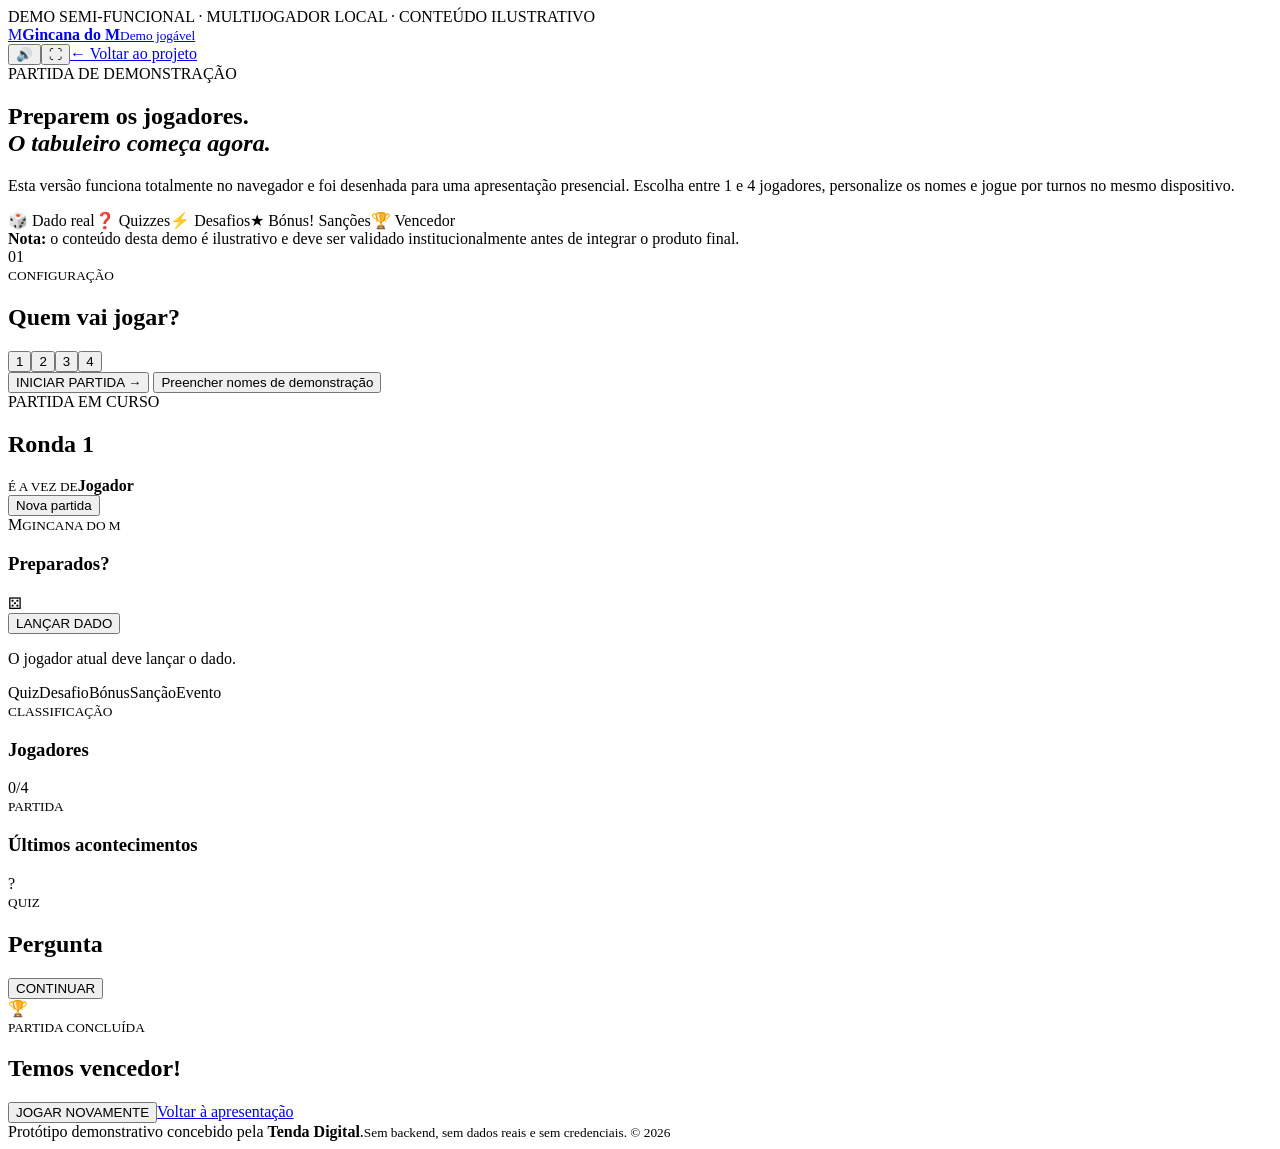
==== jogar.html @ d374c6d2 "Adiciona demo jogável da Gincana do M" ====
<!doctype html>
<html lang="pt">
<head>
  <meta charset="utf-8" />
  <meta name="viewport" content="width=device-width,initial-scale=1" />
  <title>Gincana do M — Demo Jogável</title>
  <meta name="description" content="Demonstração semi-funcional da Gincana do M para até quatro jogadores locais." />
  <link rel="stylesheet" href="game.css" />
</head>
<body>
  <div class="demo-banner">DEMO SEMI-FUNCIONAL · MULTIJOGADOR LOCAL · CONTEÚDO ILUSTRATIVO</div>
  <header class="game-header">
    <a class="brand" href="./"><span class="mark">M</span><span><b>Gincana do M</b><small>Demo jogável</small></span></a>
    <div class="header-actions"><button class="icon-btn" id="soundBtn" type="button" title="Som">🔊</button><button class="icon-btn" id="fullscreenBtn" type="button" title="Ecrã inteiro">⛶</button><a class="back-link" href="./">← Voltar ao projeto</a></div>
  </header>
  <main>
    <section id="setupScreen" class="setup-screen">
      <div class="setup-copy">
        <span class="eyebrow">PARTIDA DE DEMONSTRAÇÃO</span>
        <h1>Preparem os jogadores.<br><em>O tabuleiro começa agora.</em></h1>
        <p>Esta versão funciona totalmente no navegador e foi desenhada para uma apresentação presencial. Escolha entre 1 e 4 jogadores, personalize os nomes e jogue por turnos no mesmo dispositivo.</p>
        <div class="setup-pills"><span>🎲 Dado real</span><span>❓ Quizzes</span><span>⚡ Desafios</span><span>★ Bónus</span><span>! Sanções</span><span>🏆 Vencedor</span></div>
        <div class="demo-note"><b>Nota:</b> o conteúdo desta demo é ilustrativo e deve ser validado institucionalmente antes de integrar o produto final.</div>
      </div>
      <div class="setup-card">
        <div class="step-title"><span>01</span><div><small>CONFIGURAÇÃO</small><h2>Quem vai jogar?</h2></div></div>
        <div class="player-count" id="playerCount"><button type="button" data-count="1">1</button><button type="button" data-count="2" class="active">2</button><button type="button" data-count="3">3</button><button type="button" data-count="4">4</button></div>
        <div class="player-inputs" id="playerInputs"></div>
        <button id="startBtn" class="primary-action" type="button">INICIAR PARTIDA <span>→</span></button>
        <button id="quickDemoBtn" class="secondary-action" type="button">Preencher nomes de demonstração</button>
      </div>
    </section>

    <section id="gameScreen" class="game-screen hidden">
      <div class="status-strip">
        <div><span class="eyebrow">PARTIDA EM CURSO</span><h2 id="roundLabel">Ronda 1</h2></div>
        <div class="turn-focus" id="turnFocus"><span class="turn-token" id="turnToken"></span><div><small>É A VEZ DE</small><b id="turnName">Jogador</b></div></div>
        <button id="newGameBtn" class="outline-btn" type="button">Nova partida</button>
      </div>
      <div class="game-layout">
        <section class="board-wrap">
          <div class="board" id="gameBoard">
            <div class="board-center"><span class="center-mark">M</span><small>GINCANA DO M</small><h3 id="centerMessage">Preparados?</h3><div class="dice" id="dice">⚄</div><button class="roll-btn" id="rollBtn" type="button">LANÇAR DADO</button><p id="turnHint">O jogador atual deve lançar o dado.</p></div>
          </div>
          <div class="legend"><span><i class="quiz-dot"></i>Quiz</span><span><i class="challenge-dot"></i>Desafio</span><span><i class="bonus-dot"></i>Bónus</span><span><i class="penalty-dot"></i>Sanção</span><span><i class="event-dot"></i>Evento</span></div>
        </section>
        <aside class="side-panel">
          <section class="score-card"><div class="panel-head"><div><small>CLASSIFICAÇÃO</small><h3>Jogadores</h3></div><span id="playersAlive">0/4</span></div><div id="scoreList" class="score-list"></div></section>
          <section class="log-card"><div class="panel-head"><div><small>PARTIDA</small><h3>Últimos acontecimentos</h3></div></div><div id="gameLog" class="game-log"></div></section>
        </aside>
      </div>
    </section>
  </main>

  <div class="modal-backdrop hidden" id="eventModal"><div class="event-modal"><div class="event-badge" id="eventBadge">?</div><small id="eventKind">QUIZ</small><h2 id="eventTitle">Pergunta</h2><p id="eventText"></p><div id="answerArea" class="answer-area"></div><div id="eventResult" class="event-result hidden"></div><button id="continueBtn" class="primary-action hidden" type="button">CONTINUAR</button></div></div>
  <div class="modal-backdrop hidden" id="winnerModal"><div class="event-modal winner-modal"><div class="winner-crown">🏆</div><small>PARTIDA CONCLUÍDA</small><h2 id="winnerTitle">Temos vencedor!</h2><p id="winnerText"></p><div id="finalRanking" class="final-ranking"></div><button id="playAgainBtn" class="primary-action" type="button">JOGAR NOVAMENTE</button><a class="secondary-action link-button" href="./">Voltar à apresentação</a></div></div>
  <div class="toast" id="toast"></div>
  <footer><span>Protótipo demonstrativo concebido pela <b>Tenda Digital</b>.</span><small>Sem backend, sem dados reais e sem credenciais. © 2026</small></footer>
  <script src="game.js"></script>
</body>
</html>
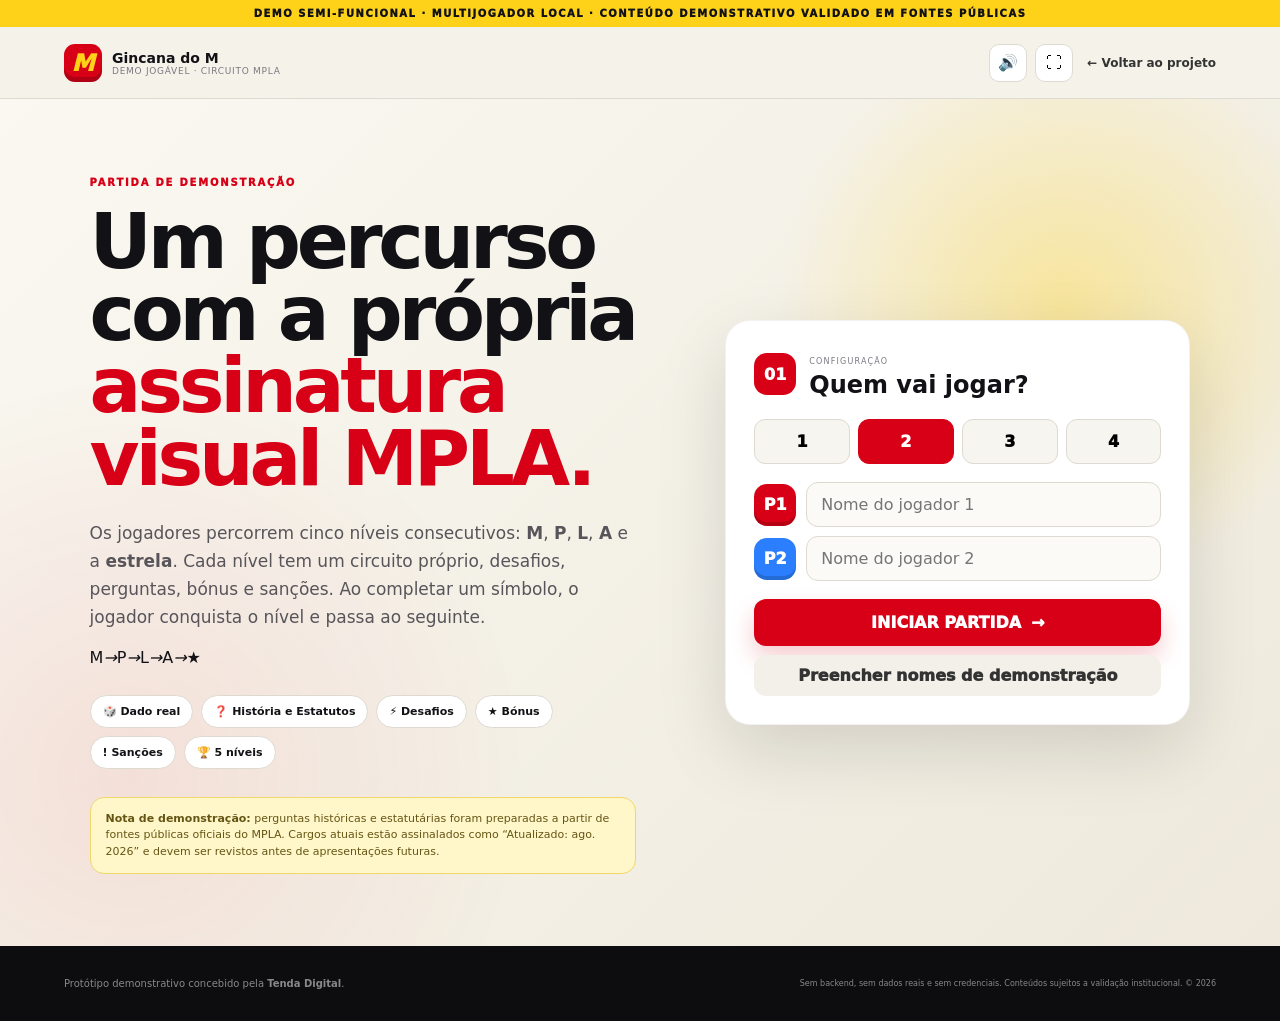
==== commit e2f3d829: "Redesenha demo com percurso vertical MPLA" ====
--- a/jogar.html
+++ b/jogar.html
@@ -4,23 +4,29 @@
   <meta charset="utf-8" />
   <meta name="viewport" content="width=device-width,initial-scale=1" />
   <title>Gincana do M — Demo Jogável</title>
-  <meta name="description" content="Demonstração semi-funcional da Gincana do M para até quatro jogadores locais." />
+  <meta name="description" content="Demonstração semi-funcional da Gincana do M com percurso M-P-L-A-Estrela para até quatro jogadores locais." />
   <link rel="stylesheet" href="game.css" />
 </head>
 <body>
-  <div class="demo-banner">DEMO SEMI-FUNCIONAL · MULTIJOGADOR LOCAL · CONTEÚDO ILUSTRATIVO</div>
+  <div class="demo-banner">DEMO SEMI-FUNCIONAL · MULTIJOGADOR LOCAL · CONTEÚDO DEMONSTRATIVO VALIDADO EM FONTES PÚBLICAS</div>
   <header class="game-header">
-    <a class="brand" href="./"><span class="mark">M</span><span><b>Gincana do M</b><small>Demo jogável</small></span></a>
-    <div class="header-actions"><button class="icon-btn" id="soundBtn" type="button" title="Som">🔊</button><button class="icon-btn" id="fullscreenBtn" type="button" title="Ecrã inteiro">⛶</button><a class="back-link" href="./">← Voltar ao projeto</a></div>
+    <a class="brand" href="./"><span class="mark">M</span><span><b>Gincana do M</b><small>Demo jogável · circuito MPLA</small></span></a>
+    <div class="header-actions">
+      <button class="icon-btn" id="soundBtn" type="button" title="Som">🔊</button>
+      <button class="icon-btn" id="fullscreenBtn" type="button" title="Ecrã inteiro">⛶</button>
+      <a class="back-link" href="./">← Voltar ao projeto</a>
+    </div>
   </header>
+
   <main>
     <section id="setupScreen" class="setup-screen">
       <div class="setup-copy">
         <span class="eyebrow">PARTIDA DE DEMONSTRAÇÃO</span>
-        <h1>Preparem os jogadores.<br><em>O tabuleiro começa agora.</em></h1>
-        <p>Esta versão funciona totalmente no navegador e foi desenhada para uma apresentação presencial. Escolha entre 1 e 4 jogadores, personalize os nomes e jogue por turnos no mesmo dispositivo.</p>
-        <div class="setup-pills"><span>🎲 Dado real</span><span>❓ Quizzes</span><span>⚡ Desafios</span><span>★ Bónus</span><span>! Sanções</span><span>🏆 Vencedor</span></div>
-        <div class="demo-note"><b>Nota:</b> o conteúdo desta demo é ilustrativo e deve ser validado institucionalmente antes de integrar o produto final.</div>
+        <h1>Um percurso com a própria<br><em>assinatura visual MPLA.</em></h1>
+        <p>Os jogadores percorrem cinco níveis consecutivos: <b>M</b>, <b>P</b>, <b>L</b>, <b>A</b> e a <b>estrela</b>. Cada nível tem um circuito próprio, desafios, perguntas, bónus e sanções. Ao completar um símbolo, o jogador conquista o nível e passa ao seguinte.</p>
+        <div class="level-preview"><span>M</span><i>→</i><span>P</span><i>→</i><span>L</span><i>→</i><span>A</span><i>→</i><span>★</span></div>
+        <div class="setup-pills"><span>🎲 Dado real</span><span>❓ História e Estatutos</span><span>⚡ Desafios</span><span>★ Bónus</span><span>! Sanções</span><span>🏆 5 níveis</span></div>
+        <div class="demo-note"><b>Nota de demonstração:</b> perguntas históricas e estatutárias foram preparadas a partir de fontes públicas oficiais do MPLA. Cargos atuais estão assinalados como “Atualizado: ago. 2026” e devem ser revistos antes de apresentações futuras.</div>
       </div>
       <div class="setup-card">
         <div class="step-title"><span>01</span><div><small>CONFIGURAÇÃO</small><h2>Quem vai jogar?</h2></div></div>
@@ -34,28 +40,35 @@
     <section id="gameScreen" class="game-screen hidden">
       <div class="status-strip">
         <div><span class="eyebrow">PARTIDA EM CURSO</span><h2 id="roundLabel">Ronda 1</h2></div>
-        <div class="turn-focus" id="turnFocus"><span class="turn-token" id="turnToken"></span><div><small>É A VEZ DE</small><b id="turnName">Jogador</b></div></div>
+        <div class="turn-focus" id="turnFocus"><span class="turn-token" id="turnToken"></span><div><small>É A VEZ DE</small><b id="turnName">Jogador</b><em id="turnLevel">Nível M</em></div></div>
         <button id="newGameBtn" class="outline-btn" type="button">Nova partida</button>
       </div>
+
       <div class="game-layout">
         <section class="board-wrap">
-          <div class="board" id="gameBoard">
-            <div class="board-center"><span class="center-mark">M</span><small>GINCANA DO M</small><h3 id="centerMessage">Preparados?</h3><div class="dice" id="dice">⚄</div><button class="roll-btn" id="rollBtn" type="button">LANÇAR DADO</button><p id="turnHint">O jogador atual deve lançar o dado.</p></div>
+          <div class="map-title"><div><small>MAPA DO JOGO</small><h2>MPLA <span>★</span></h2></div><p>Cada símbolo é um nível. Complete o circuito para desbloquear o seguinte.</p></div>
+          <div class="mplamap" id="mplaMap"></div>
+          <div class="controls-dock">
+            <div class="current-level"><small>NÍVEL ATUAL</small><strong id="centerMessage">M · Origem</strong><span id="turnHint">O jogador atual deve lançar o dado.</span></div>
+            <div class="dice" id="dice">⚄</div>
+            <button class="roll-btn" id="rollBtn" type="button">LANÇAR DADO</button>
           </div>
-          <div class="legend"><span><i class="quiz-dot"></i>Quiz</span><span><i class="challenge-dot"></i>Desafio</span><span><i class="bonus-dot"></i>Bónus</span><span><i class="penalty-dot"></i>Sanção</span><span><i class="event-dot"></i>Evento</span></div>
+          <div class="legend"><span><i class="quiz-dot"></i>Quiz</span><span><i class="challenge-dot"></i>Desafio</span><span><i class="bonus-dot"></i>Bónus</span><span><i class="penalty-dot"></i>Sanção</span><span><i class="event-dot"></i>Evento</span><span><i class="finish-dot"></i>Fim do nível</span></div>
         </section>
+
         <aside class="side-panel">
           <section class="score-card"><div class="panel-head"><div><small>CLASSIFICAÇÃO</small><h3>Jogadores</h3></div><span id="playersAlive">0/4</span></div><div id="scoreList" class="score-list"></div></section>
+          <section class="progress-card"><div class="panel-head"><div><small>PERCURSO</small><h3>Níveis</h3></div></div><div class="progress-track"><span>M</span><span>P</span><span>L</span><span>A</span><span>★</span></div><p>Vencer um nível vale <b>+120 pontos</b>. Concluir a estrela fecha a partida.</p></section>
           <section class="log-card"><div class="panel-head"><div><small>PARTIDA</small><h3>Últimos acontecimentos</h3></div></div><div id="gameLog" class="game-log"></div></section>
         </aside>
       </div>
     </section>
   </main>
 
-  <div class="modal-backdrop hidden" id="eventModal"><div class="event-modal"><div class="event-badge" id="eventBadge">?</div><small id="eventKind">QUIZ</small><h2 id="eventTitle">Pergunta</h2><p id="eventText"></p><div id="answerArea" class="answer-area"></div><div id="eventResult" class="event-result hidden"></div><button id="continueBtn" class="primary-action hidden" type="button">CONTINUAR</button></div></div>
+  <div class="modal-backdrop hidden" id="eventModal"><div class="event-modal"><div class="event-badge" id="eventBadge">?</div><small id="eventKind">QUIZ</small><h2 id="eventTitle">Pergunta</h2><p id="eventText"></p><div class="source-note hidden" id="sourceNote"></div><div id="answerArea" class="answer-area"></div><div id="eventResult" class="event-result hidden"></div><button id="continueBtn" class="primary-action hidden" type="button">CONTINUAR</button></div></div>
   <div class="modal-backdrop hidden" id="winnerModal"><div class="event-modal winner-modal"><div class="winner-crown">🏆</div><small>PARTIDA CONCLUÍDA</small><h2 id="winnerTitle">Temos vencedor!</h2><p id="winnerText"></p><div id="finalRanking" class="final-ranking"></div><button id="playAgainBtn" class="primary-action" type="button">JOGAR NOVAMENTE</button><a class="secondary-action link-button" href="./">Voltar à apresentação</a></div></div>
   <div class="toast" id="toast"></div>
-  <footer><span>Protótipo demonstrativo concebido pela <b>Tenda Digital</b>.</span><small>Sem backend, sem dados reais e sem credenciais. © 2026</small></footer>
+  <footer><span>Protótipo demonstrativo concebido pela <b>Tenda Digital</b>.</span><small>Sem backend, sem dados reais e sem credenciais. Conteúdos sujeitos a validação institucional. © 2026</small></footer>
   <script src="game.js"></script>
 </body>
-</html>
+</html>
--- a/game.css
+++ b/game.css
@@ -0,0 +1 @@
+:root{--red:#d80017;--red2:#ff2237;--yellow:#ffd21a;--ink:#121216;--paper:#f5f2e9;--white:#fff;--muted:#7a7880;--line:#dedad1;--panel:#19191f;--panel2:#222229;--purple:#6d4aff;--green:#1da66b;--orange:#ff8a00;--blue:#2b7fff}*{box-sizing:border-box}html{scroll-behavior:smooth}body{margin:0;background:var(--paper);color:var(--ink);font-family:Inter,ui-sans-serif,system-ui,-apple-system,BlinkMacSystemFont,"Segoe UI",sans-serif}button,input{font:inherit}button{cursor:pointer}.hidden{display:none!important}.demo-banner{background:var(--yellow);padding:8px 16px;text-align:center;font-size:10px;font-weight:950;letter-spacing:.15em}.game-header{height:72px;padding:0 5vw;display:flex;justify-content:space-between;align-items:center;border-bottom:1px solid var(--line);background:rgba(245,242,233,.94);backdrop-filter:blur(14px);position:sticky;top:0;z-index:20}.brand{display:flex;align-items:center;gap:10px;text-decoration:none;color:inherit}.mark,.center-mark{display:grid;place-items:center;background:var(--red);color:var(--yellow);font-weight:1000;font-style:italic;box-shadow:inset 0 -5px 0 rgba(0,0,0,.18)}.mark{width:38px;height:38px;border-radius:11px;font-size:23px}.brand>span:last-child{display:flex;flex-direction:column}.brand b{font-size:14px}.brand small{font-size:9px;color:var(--muted);letter-spacing:.08em;text-transform:uppercase}.header-actions{display:flex;align-items:center;gap:8px}.icon-btn{width:38px;height:38px;border-radius:10px;border:1px solid var(--line);background:#fff}.back-link{font-size:12px;font-weight:850;color:#333;text-decoration:none;margin-left:6px}main{min-height:calc(100vh - 140px)}.setup-screen{min-height:720px;padding:72px 7vw;display:grid;grid-template-columns:1.08fr .92fr;gap:7vw;align-items:center;background:radial-gradient(circle at 83% 25%,rgba(255,210,26,.36),transparent 23%),radial-gradient(circle at 10% 80%,rgba(216,0,23,.08),transparent 30%),linear-gradient(135deg,#faf8f1,#eee9dc)}.eyebrow{color:var(--red);font-size:10px;font-weight:950;letter-spacing:.18em}.setup-copy h1{font-size:clamp(48px,6vw,82px);line-height:.94;letter-spacing:-.055em;margin:16px 0 24px}.setup-copy h1 em{font-style:normal;color:var(--red)}.setup-copy>p{font-size:17px;line-height:1.65;color:#57555a;max-width:720px}.setup-pills{display:flex;flex-wrap:wrap;gap:8px;margin:28px 0}.setup-pills span{background:#fff;border:1px solid var(--line);padding:9px 12px;border-radius:99px;font-size:11px;font-weight:800}.demo-note{max-width:650px;background:#fff7c9;border:1px solid #efd76c;border-radius:14px;padding:13px 15px;font-size:11px;line-height:1.5;color:#655514}.setup-card{background:#fff;border-radius:25px;padding:28px;box-shadow:0 26px 70px rgba(0,0,0,.13);border:1px solid rgba(0,0,0,.05)}.step-title{display:flex;align-items:center;gap:13px;margin-bottom:20px}.step-title>span{width:42px;height:42px;border-radius:13px;background:var(--red);color:#fff;display:grid;place-items:center;font-weight:950}.step-title small,.panel-head small{font-size:8px;color:var(--muted);letter-spacing:.15em}.step-title h2,.panel-head h3{margin:3px 0 0}.player-count{display:grid;grid-template-columns:repeat(4,1fr);gap:8px;margin-bottom:18px}.player-count button{border:1px solid var(--line);background:#f7f5ef;padding:12px;border-radius:11px;font-weight:950}.player-count button.active{background:var(--red);color:#fff;border-color:var(--red)}.player-inputs{display:flex;flex-direction:column;gap:9px;margin-bottom:18px}.player-input-row{display:grid;grid-template-columns:42px 1fr;gap:10px;align-items:center}.player-swatch{width:42px;height:42px;border-radius:13px;display:grid;place-items:center;color:#fff;font-weight:950;box-shadow:inset 0 -4px 0 rgba(0,0,0,.16)}.player-input-row input{width:100%;border:1px solid var(--line);background:#fbfaf6;border-radius:12px;padding:12px 14px;outline:none}.player-input-row input:focus{border-color:var(--red);box-shadow:0 0 0 3px rgba(216,0,23,.08)}.primary-action,.secondary-action,.outline-btn{border:0;border-radius:12px;font-weight:950}.primary-action{width:100%;background:var(--red);color:#fff;padding:14px 17px;display:flex;justify-content:center;align-items:center;gap:10px;box-shadow:0 12px 25px rgba(216,0,23,.2)}.secondary-action{width:100%;margin-top:9px;background:#f2f0e9;color:#333;padding:11px}.game-screen{padding:28px 4vw 70px;background:#0f0f13;color:#fff;min-height:760px}.status-strip{display:flex;align-items:center;justify-content:space-between;gap:18px;margin-bottom:20px}.status-strip h2{margin:4px 0 0;font-size:22px}.turn-focus{display:flex;align-items:center;gap:10px;background:#1a1a20;border:1px solid #2b2b34;border-radius:14px;padding:9px 16px;min-width:210px}.turn-token{width:34px;height:34px;border-radius:10px;display:block}.turn-focus div{display:flex;flex-direction:column}.turn-focus small{font-size:8px;color:#777;letter-spacing:.14em}.turn-focus b{font-size:13px}.outline-btn{background:transparent;color:#ddd;border:1px solid #3a3a43;padding:10px 14px}.game-layout{display:grid;grid-template-columns:minmax(0,1fr) 330px;gap:18px}.board-wrap{background:#17171d;border:1px solid #2b2b34;border-radius:24px;padding:22px;min-width:0}.board{aspect-ratio:1.55;display:grid;grid-template-columns:repeat(10,1fr);grid-template-rows:repeat(7,1fr);gap:5px;position:relative}.board-cell{border-radius:9px;background:#292930;color:#7b7b84;display:grid;place-items:center;font-size:9px;font-weight:900;position:relative;overflow:visible;border:1px solid rgba(255,255,255,.025)}.board-cell.start{background:#33333c;color:#fff}.board-cell.finish{background:linear-gradient(135deg,var(--yellow),#ffad18);color:#111}.board-cell.quiz{background:#bd1c31;color:#fff}.board-cell.challenge{background:var(--purple);color:#fff}.board-cell.bonus{background:var(--yellow);color:#111}.board-cell.penalty{background:#4b4b53;color:#fff}.board-cell.event{background:#1c6e9f;color:#fff}.cell-number{position:absolute;left:5px;top:4px;font-size:7px;opacity:.7}.cell-symbol{font-size:15px}.tokens{position:absolute;inset:3px;display:flex;align-items:flex-end;justify-content:flex-end;gap:2px;flex-wrap:wrap}.token{width:15px;height:15px;border-radius:50%;border:2px solid white;box-shadow:0 2px 5px rgba(0,0,0,.55);display:grid;place-items:center;font-size:6px;color:#fff;font-weight:950}.board-center{position:absolute;left:13%;right:13%;top:18%;bottom:18%;border:1px solid #31313a;border-radius:23px;background:radial-gradient(circle at 50% 25%,rgba(216,0,23,.25),transparent 35%),#121217;display:flex;flex-direction:column;align-items:center;justify-content:center;text-align:center;padding:14px}.center-mark{width:62px;height:62px;border-radius:18px;font-size:40px}.board-center>small{font-size:8px;letter-spacing:.18em;color:#777;margin-top:7px}.board-center h3{font-size:18px;margin:5px 0;color:#eee}.dice{font-size:54px;line-height:1;margin:7px 0;transform-origin:center}.dice.rolling{animation:shake .12s linear infinite}@keyframes shake{0%{transform:rotate(-12deg) scale(.95)}50%{transform:rotate(13deg) scale(1.08)}100%{transform:rotate(-8deg) scale(1)}}.roll-btn{border:0;background:var(--yellow);color:#111;padding:11px 20px;border-radius:11px;font-size:11px;font-weight:950}.roll-btn:disabled{opacity:.45;cursor:not-allowed}.board-center p{font-size:9px;color:#777;margin:9px 0 0}.legend{display:flex;gap:14px;flex-wrap:wrap;padding-top:15px;font-size:9px;color:#888}.legend span{display:flex;align-items:center;gap:5px}.legend i{width:8px;height:8px;border-radius:50%}.quiz-dot{background:#bd1c31}.challenge-dot{background:var(--purple)}.bonus-dot{background:var(--yellow)}.penalty-dot{background:#6b6b73}.event-dot{background:#1c6e9f}.side-panel{display:flex;flex-direction:column;gap:14px}.score-card,.log-card{background:#18181e;border:1px solid #2b2b34;border-radius:20px;padding:17px}.score-card{flex:0 0 auto}.log-card{flex:1;min-height:280px}.panel-head{display:flex;justify-content:space-between;align-items:flex-start;margin-bottom:12px}.panel-head h3{font-size:15px}.panel-head>span{font-size:9px;background:#27272e;padding:6px 8px;border-radius:99px;color:#aaa}.score-list{display:flex;flex-direction:column;gap:8px}.score-row{display:grid;grid-template-columns:34px 1fr auto;gap:9px;align-items:center;padding:9px;border-radius:12px;background:#222229;border:1px solid transparent}.score-row.current{border-color:var(--yellow);background:#27261f}.score-row.finished{opacity:.8}.score-swatch{width:34px;height:34px;border-radius:10px;display:grid;place-items:center;color:#fff;font-size:10px;font-weight:950}.score-info{display:flex;flex-direction:column;min-width:0}.score-info b{font-size:11px;white-space:nowrap;overflow:hidden;text-overflow:ellipsis}.score-info small{font-size:8px;color:#777}.score-points{text-align:right}.score-points b{font-size:13px;color:var(--yellow)}.score-points small{display:block;font-size:7px;color:#777}.game-log{display:flex;flex-direction:column;gap:7px;max-height:300px;overflow:auto;padding-right:3px}.log-item{border-left:2px solid #363640;padding:5px 0 5px 9px;font-size:9px;line-height:1.4;color:#aaa}.log-item b{color:#eee}.modal-backdrop{position:fixed;inset:0;background:rgba(0,0,0,.76);backdrop-filter:blur(9px);display:grid;place-items:center;padding:20px;z-index:100}.event-modal{width:min(520px,96vw);background:#fff;color:#16161a;border-radius:25px;padding:30px;box-shadow:0 40px 100px rgba(0,0,0,.45);position:relative;text-align:center}.event-badge{width:58px;height:58px;border-radius:18px;margin:0 auto 12px;display:grid;place-items:center;background:var(--red);color:#fff;font-size:26px;font-weight:950}.event-modal>small{font-size:9px;color:var(--red);letter-spacing:.16em;font-weight:950}.event-modal h2{font-size:28px;letter-spacing:-.03em;margin:7px 0 9px}.event-modal>p{color:#666;font-size:13px;line-height:1.55;margin:0 auto 18px;max-width:430px}.answer-area{display:grid;grid-template-columns:1fr 1fr;gap:8px;margin-top:17px}.answer-area.one-column{grid-template-columns:1fr}.answer-btn{border:1px solid var(--line);background:#f5f3ed;padding:12px;border-radius:11px;font-size:11px;font-weight:850}.answer-btn:hover{border-color:#999}.answer-btn.correct{background:#dbf6e9;border-color:#65c697;color:#12613f}.answer-btn.wrong{background:#ffe5e8;border-color:#e99aa4;color:#8c1424}.event-result{margin:15px 0 0;border-radius:12px;padding:12px;font-size:11px;line-height:1.5;background:#f1efe8}.winner-crown{font-size:56px}.final-ranking{display:flex;flex-direction:column;gap:7px;margin:18px 0}.final-row{display:grid;grid-template-columns:35px 1fr auto;gap:8px;align-items:center;background:#f4f2ec;border-radius:11px;padding:9px 12px;text-align:left;font-size:11px}.final-row strong{color:var(--red)}.link-button{display:block;text-decoration:none;margin-top:9px}.toast{position:fixed;left:50%;bottom:30px;transform:translate(-50%,30px);background:#111;color:#fff;padding:11px 15px;border-radius:12px;font-size:10px;font-weight:800;opacity:0;pointer-events:none;transition:.25s;z-index:120;box-shadow:0 10px 35px rgba(0,0,0,.3)}.toast.show{opacity:1;transform:translate(-50%,0)}footer{min-height:75px;padding:20px 5vw;background:#0d0d10;color:#888;display:flex;justify-content:space-between;align-items:center;font-size:10px}footer small{font-size:8px}@media(max-width:1050px){.game-layout{grid-template-columns:1fr}.side-panel{display:grid;grid-template-columns:1fr 1fr}.setup-screen{gap:4vw}}@media(max-width:780px){.game-header{padding:0 15px}.back-link{display:none}.setup-screen{grid-template-columns:1fr;padding:48px 18px}.setup-copy h1{font-size:48px}.game-screen{padding:20px 10px 50px}.status-strip{flex-wrap:wrap}.turn-focus{order:3;width:100%}.board-wrap{padding:10px;border-radius:16px}.board{aspect-ratio:1.25}.board-center{left:17%;right:17%;top:17%;bottom:17%;border-radius:16px}.center-mark{width:45px;height:45px;font-size:29px}.dice{font-size:40px}.board-center h3{font-size:13px}.side-panel{grid-template-columns:1fr}.answer-area{grid-template-columns:1fr}footer{flex-direction:column;gap:5px;text-align:center}}@media(max-width:460px){.demo-banner{font-size:8px}.setup-copy h1{font-size:42px}.setup-card{padding:20px}.setup-pills span{font-size:9px}.board-cell{border-radius:5px}.cell-symbol{font-size:10px}.cell-number{font-size:6px;left:2px;top:2px}.token{width:11px;height:11px;border-width:1px}.board-center{left:19%;right:19%;top:19%;bottom:19%}.board-center>small{font-size:6px}.board-center h3{font-size:11px}.roll-btn{padding:8px 12px;font-size:9px}.board-center p{display:none}}
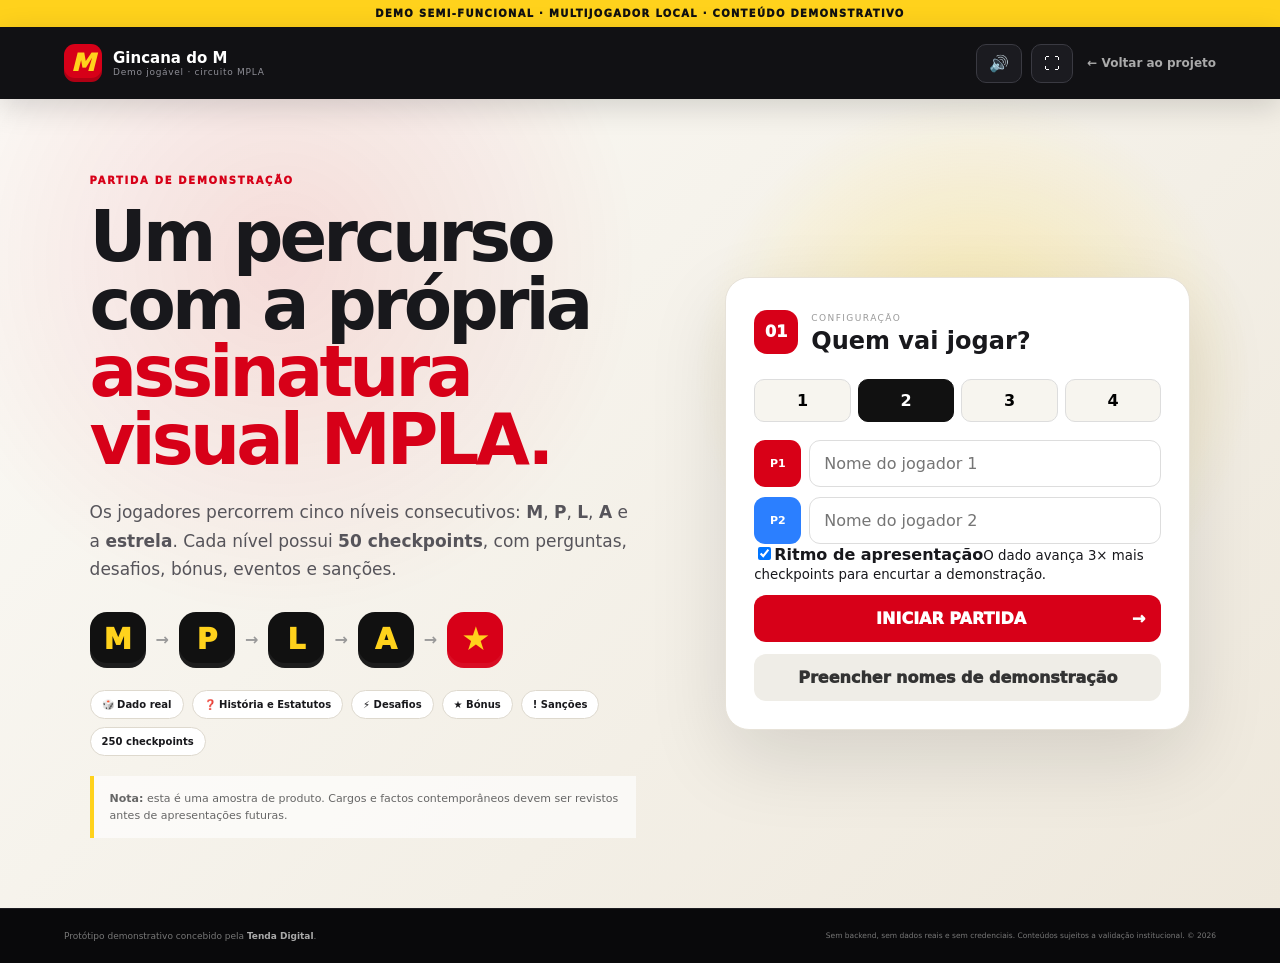
==== commit e4b8fde8: "Redesenha experiência desktop da demo jogável" ====
--- a/jogar.html
+++ b/jogar.html
@@ -8,7 +8,7 @@
   <link rel="stylesheet" href="game.css" />
 </head>
 <body>
-  <div class="demo-banner">DEMO SEMI-FUNCIONAL · MULTIJOGADOR LOCAL · CONTEÚDO DEMONSTRATIVO VALIDADO EM FONTES PÚBLICAS</div>
+  <div class="demo-banner">DEMO SEMI-FUNCIONAL · MULTIJOGADOR LOCAL · CONTEÚDO DEMONSTRATIVO</div>
   <header class="game-header">
     <a class="brand" href="./"><span class="mark">M</span><span><b>Gincana do M</b><small>Demo jogável · circuito MPLA</small></span></a>
     <div class="header-actions">
@@ -23,43 +23,50 @@
       <div class="setup-copy">
         <span class="eyebrow">PARTIDA DE DEMONSTRAÇÃO</span>
         <h1>Um percurso com a própria<br><em>assinatura visual MPLA.</em></h1>
-        <p>Os jogadores percorrem cinco níveis consecutivos: <b>M</b>, <b>P</b>, <b>L</b>, <b>A</b> e a <b>estrela</b>. Cada nível tem um circuito próprio, desafios, perguntas, bónus e sanções. Ao completar um símbolo, o jogador conquista o nível e passa ao seguinte.</p>
+        <p>Os jogadores percorrem cinco níveis consecutivos: <b>M</b>, <b>P</b>, <b>L</b>, <b>A</b> e a <b>estrela</b>. Cada nível possui <b>50 checkpoints</b>, com perguntas, desafios, bónus, eventos e sanções.</p>
         <div class="level-preview"><span>M</span><i>→</i><span>P</span><i>→</i><span>L</span><i>→</i><span>A</span><i>→</i><span>★</span></div>
-        <div class="setup-pills"><span>🎲 Dado real</span><span>❓ História e Estatutos</span><span>⚡ Desafios</span><span>★ Bónus</span><span>! Sanções</span><span>🏆 5 níveis</span></div>
-        <div class="demo-note"><b>Nota de demonstração:</b> perguntas históricas e estatutárias foram preparadas a partir de fontes públicas oficiais do MPLA. Cargos atuais estão assinalados como “Atualizado: ago. 2026” e devem ser revistos antes de apresentações futuras.</div>
+        <div class="setup-pills"><span>🎲 Dado real</span><span>❓ História e Estatutos</span><span>⚡ Desafios</span><span>★ Bónus</span><span>! Sanções</span><span>250 checkpoints</span></div>
+        <div class="demo-note"><b>Nota:</b> esta é uma amostra de produto. Cargos e factos contemporâneos devem ser revistos antes de apresentações futuras.</div>
       </div>
       <div class="setup-card">
         <div class="step-title"><span>01</span><div><small>CONFIGURAÇÃO</small><h2>Quem vai jogar?</h2></div></div>
-        <div class="player-count" id="playerCount"><button type="button" data-count="1">1</button><button type="button" data-count="2" class="active">2</button><button type="button" data-count="3">3</button><button type="button" data-count="4">4</button></div>
+        <div class="player-count" id="playerCount">
+          <button type="button" data-count="1">1</button><button type="button" data-count="2" class="active">2</button><button type="button" data-count="3">3</button><button type="button" data-count="4">4</button>
+        </div>
         <div class="player-inputs" id="playerInputs"></div>
+        <label class="speed-option"><input type="checkbox" id="presentationPace" checked><span><b>Ritmo de apresentação</b><small>O dado avança 3× mais checkpoints para encurtar a demonstração.</small></span></label>
         <button id="startBtn" class="primary-action" type="button">INICIAR PARTIDA <span>→</span></button>
         <button id="quickDemoBtn" class="secondary-action" type="button">Preencher nomes de demonstração</button>
       </div>
     </section>
 
     <section id="gameScreen" class="game-screen hidden">
-      <div class="status-strip">
-        <div><span class="eyebrow">PARTIDA EM CURSO</span><h2 id="roundLabel">Ronda 1</h2></div>
-        <div class="turn-focus" id="turnFocus"><span class="turn-token" id="turnToken"></span><div><small>É A VEZ DE</small><b id="turnName">Jogador</b><em id="turnLevel">Nível M</em></div></div>
-        <button id="newGameBtn" class="outline-btn" type="button">Nova partida</button>
-      </div>
-
       <div class="game-layout">
-        <section class="board-wrap">
-          <div class="map-title"><div><small>MAPA DO JOGO</small><h2>MPLA <span>★</span></h2></div><p>Cada símbolo é um nível. Complete o circuito para desbloquear o seguinte.</p></div>
-          <div class="mplamap" id="mplaMap"></div>
-          <div class="controls-dock">
-            <div class="current-level"><small>NÍVEL ATUAL</small><strong id="centerMessage">M · Origem</strong><span id="turnHint">O jogador atual deve lançar o dado.</span></div>
-            <div class="dice" id="dice">⚄</div>
-            <button class="roll-btn" id="rollBtn" type="button">LANÇAR DADO</button>
+        <section class="board-column">
+          <div class="board-toolbar">
+            <div><span class="eyebrow">MAPA DO JOGO</span><h2>M P L A <span>★</span></h2></div>
+            <div class="map-summary"><b>5 níveis</b><span>50 checkpoints por nível · 250 no total</span></div>
           </div>
-          <div class="legend"><span><i class="quiz-dot"></i>Quiz</span><span><i class="challenge-dot"></i>Desafio</span><span><i class="bonus-dot"></i>Bónus</span><span><i class="penalty-dot"></i>Sanção</span><span><i class="event-dot"></i>Evento</span><span><i class="finish-dot"></i>Fim do nível</span></div>
+          <div class="board-scroll" id="boardScroll">
+            <div class="mplamap" id="mplaMap"></div>
+            <div class="legend"><span><i class="quiz-dot"></i>Quiz</span><span><i class="challenge-dot"></i>Desafio</span><span><i class="bonus-dot"></i>Bónus</span><span><i class="penalty-dot"></i>Sanção</span><span><i class="event-dot"></i>Evento</span><span><i class="finish-dot"></i>Fim do nível</span></div>
+          </div>
         </section>
 
-        <aside class="side-panel">
-          <section class="score-card"><div class="panel-head"><div><small>CLASSIFICAÇÃO</small><h3>Jogadores</h3></div><span id="playersAlive">0/4</span></div><div id="scoreList" class="score-list"></div></section>
-          <section class="progress-card"><div class="panel-head"><div><small>PERCURSO</small><h3>Níveis</h3></div></div><div class="progress-track"><span>M</span><span>P</span><span>L</span><span>A</span><span>★</span></div><p>Vencer um nível vale <b>+120 pontos</b>. Concluir a estrela fecha a partida.</p></section>
-          <section class="log-card"><div class="panel-head"><div><small>PARTIDA</small><h3>Últimos acontecimentos</h3></div></div><div id="gameLog" class="game-log"></div></section>
+        <aside class="control-column">
+          <div class="control-dock">
+            <section class="turn-card">
+              <div class="turn-heading"><span class="turn-token" id="turnToken"></span><div><small>É A VEZ DE</small><b id="turnName">Jogador</b><em id="turnLevel">Nível M</em></div><span class="round-badge" id="roundLabel">Ronda 1</span></div>
+              <div class="dice-zone"><div class="dice" id="dice">⚄</div><div><strong id="centerMessage">M · Origem</strong><span id="turnHint">Lança o dado para avançar.</span></div></div>
+              <button class="roll-btn" id="rollBtn" type="button">🎲 LANÇAR DADO</button>
+              <div class="pace-badge" id="paceBadge">⚡ Ritmo de apresentação ×3</div>
+            </section>
+
+            <section class="score-card"><div class="panel-head"><div><small>CLASSIFICAÇÃO</small><h3>Jogadores</h3></div><span id="playersAlive">0/4</span></div><div id="scoreList" class="score-list"></div></section>
+            <section class="progress-card"><div class="panel-head"><div><small>PERCURSO</small><h3>Níveis</h3></div></div><div class="progress-track"><span>M</span><span>P</span><span>L</span><span>A</span><span>★</span></div><p>Concluir um nível vale <b>+120 pontos</b>. A estrela encerra a partida.</p></section>
+            <section class="log-card"><div class="panel-head"><div><small>PARTIDA</small><h3>Últimos acontecimentos</h3></div></div><div id="gameLog" class="game-log"></div></section>
+            <button id="newGameBtn" class="outline-btn" type="button">Nova partida</button>
+          </div>
         </aside>
       </div>
     </section>
--- a/game.css
+++ b/game.css
@@ -1 +1 @@
-:root{--red:#d80017;--red2:#ff2237;--yellow:#ffd21a;--ink:#121216;--paper:#f5f2e9;--white:#fff;--muted:#7a7880;--line:#dedad1;--panel:#19191f;--panel2:#222229;--purple:#6d4aff;--green:#1da66b;--orange:#ff8a00;--blue:#2b7fff}*{box-sizing:border-box}html{scroll-behavior:smooth}body{margin:0;background:var(--paper);color:var(--ink);font-family:Inter,ui-sans-serif,system-ui,-apple-system,BlinkMacSystemFont,"Segoe UI",sans-serif}button,input{font:inherit}button{cursor:pointer}.hidden{display:none!important}.demo-banner{background:var(--yellow);padding:8px 16px;text-align:center;font-size:10px;font-weight:950;letter-spacing:.15em}.game-header{height:72px;padding:0 5vw;display:flex;justify-content:space-between;align-items:center;border-bottom:1px solid var(--line);background:rgba(245,242,233,.94);backdrop-filter:blur(14px);position:sticky;top:0;z-index:20}.brand{display:flex;align-items:center;gap:10px;text-decoration:none;color:inherit}.mark,.center-mark{display:grid;place-items:center;background:var(--red);color:var(--yellow);font-weight:1000;font-style:italic;box-shadow:inset 0 -5px 0 rgba(0,0,0,.18)}.mark{width:38px;height:38px;border-radius:11px;font-size:23px}.brand>span:last-child{display:flex;flex-direction:column}.brand b{font-size:14px}.brand small{font-size:9px;color:var(--muted);letter-spacing:.08em;text-transform:uppercase}.header-actions{display:flex;align-items:center;gap:8px}.icon-btn{width:38px;height:38px;border-radius:10px;border:1px solid var(--line);background:#fff}.back-link{font-size:12px;font-weight:850;color:#333;text-decoration:none;margin-left:6px}main{min-height:calc(100vh - 140px)}.setup-screen{min-height:720px;padding:72px 7vw;display:grid;grid-template-columns:1.08fr .92fr;gap:7vw;align-items:center;background:radial-gradient(circle at 83% 25%,rgba(255,210,26,.36),transparent 23%),radial-gradient(circle at 10% 80%,rgba(216,0,23,.08),transparent 30%),linear-gradient(135deg,#faf8f1,#eee9dc)}.eyebrow{color:var(--red);font-size:10px;font-weight:950;letter-spacing:.18em}.setup-copy h1{font-size:clamp(48px,6vw,82px);line-height:.94;letter-spacing:-.055em;margin:16px 0 24px}.setup-copy h1 em{font-style:normal;color:var(--red)}.setup-copy>p{font-size:17px;line-height:1.65;color:#57555a;max-width:720px}.setup-pills{display:flex;flex-wrap:wrap;gap:8px;margin:28px 0}.setup-pills span{background:#fff;border:1px solid var(--line);padding:9px 12px;border-radius:99px;font-size:11px;font-weight:800}.demo-note{max-width:650px;background:#fff7c9;border:1px solid #efd76c;border-radius:14px;padding:13px 15px;font-size:11px;line-height:1.5;color:#655514}.setup-card{background:#fff;border-radius:25px;padding:28px;box-shadow:0 26px 70px rgba(0,0,0,.13);border:1px solid rgba(0,0,0,.05)}.step-title{display:flex;align-items:center;gap:13px;margin-bottom:20px}.step-title>span{width:42px;height:42px;border-radius:13px;background:var(--red);color:#fff;display:grid;place-items:center;font-weight:950}.step-title small,.panel-head small{font-size:8px;color:var(--muted);letter-spacing:.15em}.step-title h2,.panel-head h3{margin:3px 0 0}.player-count{display:grid;grid-template-columns:repeat(4,1fr);gap:8px;margin-bottom:18px}.player-count button{border:1px solid var(--line);background:#f7f5ef;padding:12px;border-radius:11px;font-weight:950}.player-count button.active{background:var(--red);color:#fff;border-color:var(--red)}.player-inputs{display:flex;flex-direction:column;gap:9px;margin-bottom:18px}.player-input-row{display:grid;grid-template-columns:42px 1fr;gap:10px;align-items:center}.player-swatch{width:42px;height:42px;border-radius:13px;display:grid;place-items:center;color:#fff;font-weight:950;box-shadow:inset 0 -4px 0 rgba(0,0,0,.16)}.player-input-row input{width:100%;border:1px solid var(--line);background:#fbfaf6;border-radius:12px;padding:12px 14px;outline:none}.player-input-row input:focus{border-color:var(--red);box-shadow:0 0 0 3px rgba(216,0,23,.08)}.primary-action,.secondary-action,.outline-btn{border:0;border-radius:12px;font-weight:950}.primary-action{width:100%;background:var(--red);color:#fff;padding:14px 17px;display:flex;justify-content:center;align-items:center;gap:10px;box-shadow:0 12px 25px rgba(216,0,23,.2)}.secondary-action{width:100%;margin-top:9px;background:#f2f0e9;color:#333;padding:11px}.game-screen{padding:28px 4vw 70px;background:#0f0f13;color:#fff;min-height:760px}.status-strip{display:flex;align-items:center;justify-content:space-between;gap:18px;margin-bottom:20px}.status-strip h2{margin:4px 0 0;font-size:22px}.turn-focus{display:flex;align-items:center;gap:10px;background:#1a1a20;border:1px solid #2b2b34;border-radius:14px;padding:9px 16px;min-width:210px}.turn-token{width:34px;height:34px;border-radius:10px;display:block}.turn-focus div{display:flex;flex-direction:column}.turn-focus small{font-size:8px;color:#777;letter-spacing:.14em}.turn-focus b{font-size:13px}.outline-btn{background:transparent;color:#ddd;border:1px solid #3a3a43;padding:10px 14px}.game-layout{display:grid;grid-template-columns:minmax(0,1fr) 330px;gap:18px}.board-wrap{background:#17171d;border:1px solid #2b2b34;border-radius:24px;padding:22px;min-width:0}.board{aspect-ratio:1.55;display:grid;grid-template-columns:repeat(10,1fr);grid-template-rows:repeat(7,1fr);gap:5px;position:relative}.board-cell{border-radius:9px;background:#292930;color:#7b7b84;display:grid;place-items:center;font-size:9px;font-weight:900;position:relative;overflow:visible;border:1px solid rgba(255,255,255,.025)}.board-cell.start{background:#33333c;color:#fff}.board-cell.finish{background:linear-gradient(135deg,var(--yellow),#ffad18);color:#111}.board-cell.quiz{background:#bd1c31;color:#fff}.board-cell.challenge{background:var(--purple);color:#fff}.board-cell.bonus{background:var(--yellow);color:#111}.board-cell.penalty{background:#4b4b53;color:#fff}.board-cell.event{background:#1c6e9f;color:#fff}.cell-number{position:absolute;left:5px;top:4px;font-size:7px;opacity:.7}.cell-symbol{font-size:15px}.tokens{position:absolute;inset:3px;display:flex;align-items:flex-end;justify-content:flex-end;gap:2px;flex-wrap:wrap}.token{width:15px;height:15px;border-radius:50%;border:2px solid white;box-shadow:0 2px 5px rgba(0,0,0,.55);display:grid;place-items:center;font-size:6px;color:#fff;font-weight:950}.board-center{position:absolute;left:13%;right:13%;top:18%;bottom:18%;border:1px solid #31313a;border-radius:23px;background:radial-gradient(circle at 50% 25%,rgba(216,0,23,.25),transparent 35%),#121217;display:flex;flex-direction:column;align-items:center;justify-content:center;text-align:center;padding:14px}.center-mark{width:62px;height:62px;border-radius:18px;font-size:40px}.board-center>small{font-size:8px;letter-spacing:.18em;color:#777;margin-top:7px}.board-center h3{font-size:18px;margin:5px 0;color:#eee}.dice{font-size:54px;line-height:1;margin:7px 0;transform-origin:center}.dice.rolling{animation:shake .12s linear infinite}@keyframes shake{0%{transform:rotate(-12deg) scale(.95)}50%{transform:rotate(13deg) scale(1.08)}100%{transform:rotate(-8deg) scale(1)}}.roll-btn{border:0;background:var(--yellow);color:#111;padding:11px 20px;border-radius:11px;font-size:11px;font-weight:950}.roll-btn:disabled{opacity:.45;cursor:not-allowed}.board-center p{font-size:9px;color:#777;margin:9px 0 0}.legend{display:flex;gap:14px;flex-wrap:wrap;padding-top:15px;font-size:9px;color:#888}.legend span{display:flex;align-items:center;gap:5px}.legend i{width:8px;height:8px;border-radius:50%}.quiz-dot{background:#bd1c31}.challenge-dot{background:var(--purple)}.bonus-dot{background:var(--yellow)}.penalty-dot{background:#6b6b73}.event-dot{background:#1c6e9f}.side-panel{display:flex;flex-direction:column;gap:14px}.score-card,.log-card{background:#18181e;border:1px solid #2b2b34;border-radius:20px;padding:17px}.score-card{flex:0 0 auto}.log-card{flex:1;min-height:280px}.panel-head{display:flex;justify-content:space-between;align-items:flex-start;margin-bottom:12px}.panel-head h3{font-size:15px}.panel-head>span{font-size:9px;background:#27272e;padding:6px 8px;border-radius:99px;color:#aaa}.score-list{display:flex;flex-direction:column;gap:8px}.score-row{display:grid;grid-template-columns:34px 1fr auto;gap:9px;align-items:center;padding:9px;border-radius:12px;background:#222229;border:1px solid transparent}.score-row.current{border-color:var(--yellow);background:#27261f}.score-row.finished{opacity:.8}.score-swatch{width:34px;height:34px;border-radius:10px;display:grid;place-items:center;color:#fff;font-size:10px;font-weight:950}.score-info{display:flex;flex-direction:column;min-width:0}.score-info b{font-size:11px;white-space:nowrap;overflow:hidden;text-overflow:ellipsis}.score-info small{font-size:8px;color:#777}.score-points{text-align:right}.score-points b{font-size:13px;color:var(--yellow)}.score-points small{display:block;font-size:7px;color:#777}.game-log{display:flex;flex-direction:column;gap:7px;max-height:300px;overflow:auto;padding-right:3px}.log-item{border-left:2px solid #363640;padding:5px 0 5px 9px;font-size:9px;line-height:1.4;color:#aaa}.log-item b{color:#eee}.modal-backdrop{position:fixed;inset:0;background:rgba(0,0,0,.76);backdrop-filter:blur(9px);display:grid;place-items:center;padding:20px;z-index:100}.event-modal{width:min(520px,96vw);background:#fff;color:#16161a;border-radius:25px;padding:30px;box-shadow:0 40px 100px rgba(0,0,0,.45);position:relative;text-align:center}.event-badge{width:58px;height:58px;border-radius:18px;margin:0 auto 12px;display:grid;place-items:center;background:var(--red);color:#fff;font-size:26px;font-weight:950}.event-modal>small{font-size:9px;color:var(--red);letter-spacing:.16em;font-weight:950}.event-modal h2{font-size:28px;letter-spacing:-.03em;margin:7px 0 9px}.event-modal>p{color:#666;font-size:13px;line-height:1.55;margin:0 auto 18px;max-width:430px}.answer-area{display:grid;grid-template-columns:1fr 1fr;gap:8px;margin-top:17px}.answer-area.one-column{grid-template-columns:1fr}.answer-btn{border:1px solid var(--line);background:#f5f3ed;padding:12px;border-radius:11px;font-size:11px;font-weight:850}.answer-btn:hover{border-color:#999}.answer-btn.correct{background:#dbf6e9;border-color:#65c697;color:#12613f}.answer-btn.wrong{background:#ffe5e8;border-color:#e99aa4;color:#8c1424}.event-result{margin:15px 0 0;border-radius:12px;padding:12px;font-size:11px;line-height:1.5;background:#f1efe8}.winner-crown{font-size:56px}.final-ranking{display:flex;flex-direction:column;gap:7px;margin:18px 0}.final-row{display:grid;grid-template-columns:35px 1fr auto;gap:8px;align-items:center;background:#f4f2ec;border-radius:11px;padding:9px 12px;text-align:left;font-size:11px}.final-row strong{color:var(--red)}.link-button{display:block;text-decoration:none;margin-top:9px}.toast{position:fixed;left:50%;bottom:30px;transform:translate(-50%,30px);background:#111;color:#fff;padding:11px 15px;border-radius:12px;font-size:10px;font-weight:800;opacity:0;pointer-events:none;transition:.25s;z-index:120;box-shadow:0 10px 35px rgba(0,0,0,.3)}.toast.show{opacity:1;transform:translate(-50%,0)}footer{min-height:75px;padding:20px 5vw;background:#0d0d10;color:#888;display:flex;justify-content:space-between;align-items:center;font-size:10px}footer small{font-size:8px}@media(max-width:1050px){.game-layout{grid-template-columns:1fr}.side-panel{display:grid;grid-template-columns:1fr 1fr}.setup-screen{gap:4vw}}@media(max-width:780px){.game-header{padding:0 15px}.back-link{display:none}.setup-screen{grid-template-columns:1fr;padding:48px 18px}.setup-copy h1{font-size:48px}.game-screen{padding:20px 10px 50px}.status-strip{flex-wrap:wrap}.turn-focus{order:3;width:100%}.board-wrap{padding:10px;border-radius:16px}.board{aspect-ratio:1.25}.board-center{left:17%;right:17%;top:17%;bottom:17%;border-radius:16px}.center-mark{width:45px;height:45px;font-size:29px}.dice{font-size:40px}.board-center h3{font-size:13px}.side-panel{grid-template-columns:1fr}.answer-area{grid-template-columns:1fr}footer{flex-direction:column;gap:5px;text-align:center}}@media(max-width:460px){.demo-banner{font-size:8px}.setup-copy h1{font-size:42px}.setup-card{padding:20px}.setup-pills span{font-size:9px}.board-cell{border-radius:5px}.cell-symbol{font-size:10px}.cell-number{font-size:6px;left:2px;top:2px}.token{width:11px;height:11px;border-width:1px}.board-center{left:19%;right:19%;top:19%;bottom:19%}.board-center>small{font-size:6px}.board-center h3{font-size:11px}.roll-btn{padding:8px 12px;font-size:9px}.board-center p{display:none}}+:root{--red:#d70018;--red2:#ff2039;--yellow:#ffd21c;--black:#0d0d10;--ink:#18181c;--paper:#f4f1e8;--white:#fff;--muted:#777;--line:#ded9ce;--green:#18a367;--purple:#6d48dc;--blue:#2c78ff}*{box-sizing:border-box}html{scroll-behavior:smooth}body{margin:0;font-family:Inter,system-ui,-apple-system,"Segoe UI",sans-serif;background:var(--paper);color:var(--ink)}button,input{font:inherit}.hidden{display:none!important}.demo-banner{background:var(--yellow);color:#111;text-align:center;padding:8px 12px;font-size:10px;font-weight:950;letter-spacing:.13em}.game-header{height:72px;padding:0 5vw;display:flex;align-items:center;justify-content:space-between;background:#111114;color:#fff;position:sticky;top:0;z-index:20;box-shadow:0 8px 30px rgba(0,0,0,.15)}.brand{display:flex;gap:11px;align-items:center;color:#fff;text-decoration:none}.brand>span:last-child{display:flex;flex-direction:column}.brand b{font-size:15px}.brand small{font-size:9px;color:#8e8e96;letter-spacing:.08em}.mark{width:38px;height:38px;border-radius:11px;background:var(--red);color:var(--yellow);display:grid;place-items:center;font-size:24px;font-weight:1000;font-style:italic;box-shadow:inset 0 -4px 0 rgba(0,0,0,.18)}.header-actions{display:flex;align-items:center;gap:9px}.icon-btn,.outline-btn{border:1px solid #3a3a42;background:#1b1b20;color:#fff;border-radius:10px;padding:9px 12px;cursor:pointer}.back-link{color:#aaa;text-decoration:none;font-size:12px;font-weight:750;margin-left:5px}.setup-screen{min-height:calc(100vh - 100px);display:grid;grid-template-columns:1.08fr .92fr;gap:7vw;padding:70px 7vw;align-items:center;background:radial-gradient(circle at 22% 20%,rgba(215,0,24,.11),transparent 30%),radial-gradient(circle at 76% 34%,rgba(255,210,28,.32),transparent 25%),linear-gradient(135deg,#fbfaf6,#eee8dc)}.eyebrow{font-size:10px;letter-spacing:.17em;font-weight:950;color:var(--red)}.setup-copy h1{font-size:clamp(44px,5.5vw,80px);line-height:.96;letter-spacing:-.055em;margin:16px 0 24px}.setup-copy h1 em{font-style:normal;color:var(--red)}.setup-copy>p{font-size:17px;line-height:1.68;color:#56545a;max-width:720px}.level-preview{display:flex;align-items:center;gap:10px;margin:28px 0 22px}.level-preview span{width:56px;height:56px;border-radius:17px;background:#111;color:var(--yellow);display:grid;place-items:center;font-weight:1000;font-size:28px;box-shadow:inset 0 -5px 0 rgba(255,255,255,.05)}.level-preview span:last-child{background:var(--red)}.level-preview i{font-style:normal;color:#999;font-weight:900}.setup-pills{display:flex;flex-wrap:wrap;gap:8px;margin:18px 0}.setup-pills span{background:#fff;border:1px solid var(--line);border-radius:99px;padding:8px 11px;font-size:10px;font-weight:800}.demo-note{max-width:720px;margin-top:20px;padding:14px 16px;border-left:4px solid var(--yellow);background:rgba(255,255,255,.65);font-size:11px;line-height:1.55;color:#666}.setup-card{background:#fff;padding:28px;border-radius:24px;box-shadow:0 28px 80px rgba(0,0,0,.12);border:1px solid #e7e2d8}.step-title{display:flex;gap:13px;align-items:center;margin-bottom:22px}.step-title>span{width:44px;height:44px;border-radius:13px;background:var(--red);color:#fff;display:grid;place-items:center;font-weight:950}.step-title small{font-size:9px;letter-spacing:.16em;color:#999}.step-title h2{font-size:24px;margin:2px 0}.player-count{display:grid;grid-template-columns:repeat(4,1fr);gap:7px;margin-bottom:18px}.player-count button{border:1px solid #ddd;background:#f7f5ef;padding:11px;border-radius:10px;font-weight:900;cursor:pointer}.player-count button.active{background:#111;color:#fff;border-color:#111}.player-inputs{display:flex;flex-direction:column;gap:10px}.player-input-row{display:grid;grid-template-columns:47px 1fr;gap:8px}.player-swatch{display:grid;place-items:center;border-radius:11px;color:#fff;font-weight:900;font-size:11px}.player-input-row input{border:1px solid #ddd;border-radius:11px;padding:13px 14px;outline:0}.player-input-row input:focus{border-color:var(--red);box-shadow:0 0 0 3px rgba(215,0,24,.08)}.primary-action,.secondary-action{width:100%;border:0;border-radius:12px;padding:14px 16px;margin-top:12px;font-weight:950;cursor:pointer}.primary-action{background:var(--red);color:#fff}.primary-action span{float:right}.secondary-action{background:#efede7;color:#333}.link-button{display:block;text-align:center;text-decoration:none}.game-screen{padding:28px 4vw 55px;background:#0d0d10;min-height:100vh;color:#fff}.status-strip{display:flex;align-items:center;justify-content:space-between;gap:20px;margin-bottom:20px}.status-strip h2{margin:3px 0;font-size:24px}.turn-focus{display:flex;align-items:center;gap:10px;background:#18181d;border:1px solid #2c2c34;padding:10px 15px;border-radius:14px;min-width:220px}.turn-token{width:33px;height:33px;border-radius:50%;display:block;border:4px solid rgba(255,255,255,.85)}.turn-focus div{display:flex;flex-direction:column}.turn-focus small{font-size:8px;letter-spacing:.14em;color:#777}.turn-focus b{font-size:14px}.turn-focus em{font-size:9px;color:var(--yellow);font-style:normal}.game-layout{display:grid;grid-template-columns:minmax(0,1fr) 330px;gap:20px}.board-wrap{background:#141419;border:1px solid #292932;border-radius:24px;padding:22px;box-shadow:0 30px 100px rgba(0,0,0,.32)}.map-title{display:flex;justify-content:space-between;gap:20px;align-items:end;margin-bottom:14px}.map-title small{font-size:8px;letter-spacing:.16em;color:#777}.map-title h2{font-size:31px;margin:2px 0;letter-spacing:.1em}.map-title h2 span{color:var(--yellow)}.map-title p{max-width:420px;text-align:right;color:#888;font-size:11px;line-height:1.5;margin:0}.mplamap{display:flex;flex-direction:column;gap:10px}.level-card{height:154px;border:1px solid #2c2c34;background:radial-gradient(circle at 18% 50%,rgba(215,0,24,.13),transparent 28%),#101014;border-radius:18px;display:grid;grid-template-columns:74px 1fr;overflow:hidden;position:relative;transition:.2s}.level-card.active{border-color:rgba(255,210,28,.75);box-shadow:0 0 0 2px rgba(255,210,28,.08),0 16px 40px rgba(0,0,0,.22)}.level-card.completed{opacity:.58}.level-label{display:flex;flex-direction:column;align-items:center;justify-content:center;border-right:1px solid #292930;background:#17171c}.level-label b{font-size:39px;color:var(--yellow);line-height:1}.level-label small{font-size:7px;letter-spacing:.13em;color:#777;margin-top:6px}.level-label em{font-size:8px;color:#4cc487;font-style:normal;margin-top:4px}.level-card svg{width:100%;height:100%;overflow:visible}.level-path{fill:none;stroke:#363641;stroke-width:11;stroke-linecap:round;stroke-linejoin:round}.level-card.active .level-path{stroke:#52491e}.node{stroke:#111;stroke-width:3}.node.normal{fill:#3b3b45}.node.quiz{fill:#d92339}.node.challenge{fill:#704bd8}.node.bonus{fill:#ffd21c}.node.penalty{fill:#666}.node.event{fill:#2c78ff}.node.finish{fill:#18a367}.node.start{fill:#fff}.node-label{fill:#fff;font-size:8px;font-weight:900;text-anchor:middle;dominant-baseline:middle;pointer-events:none}.node.bonus+.node-label,.node.start+.node-label{fill:#111}.player-token-svg{stroke:#fff;stroke-width:2;filter:drop-shadow(0 2px 4px #000)}.token-text{fill:#fff;font-size:7px;font-weight:950;text-anchor:middle;dominant-baseline:middle;pointer-events:none}.controls-dock{display:grid;grid-template-columns:1fr auto auto;gap:13px;align-items:center;background:#1a1a20;border:1px solid #303038;border-radius:17px;padding:14px;margin-top:14px}.current-level{display:flex;flex-direction:column}.current-level small{font-size:8px;letter-spacing:.14em;color:#777}.current-level strong{font-size:16px;margin:2px 0}.current-level span{font-size:10px;color:#888}.dice{font-size:48px;line-height:1;width:58px;text-align:center}.dice.rolling{animation:diceShake .12s linear infinite}.roll-btn{border:0;border-radius:12px;background:var(--yellow);color:#111;padding:14px 18px;font-weight:1000;cursor:pointer;min-width:145px}.roll-btn:disabled{opacity:.45;cursor:not-allowed}@keyframes diceShake{0%{transform:rotate(-8deg) scale(.95)}50%{transform:rotate(8deg) scale(1.05)}100%{transform:rotate(-8deg) scale(.95)}}.legend{display:flex;flex-wrap:wrap;gap:13px;margin-top:13px;color:#86868d;font-size:9px}.legend span{display:flex;gap:5px;align-items:center}.legend i{width:9px;height:9px;border-radius:50%;display:block}.quiz-dot{background:#d92339}.challenge-dot{background:#704bd8}.bonus-dot{background:#ffd21c}.penalty-dot{background:#666}.event-dot{background:#2c78ff}.finish-dot{background:#18a367}.side-panel{display:flex;flex-direction:column;gap:14px}.score-card,.progress-card,.log-card{background:#18181d;border:1px solid #2c2c34;border-radius:18px;padding:17px}.panel-head{display:flex;justify-content:space-between;align-items:center}.panel-head small{font-size:8px;letter-spacing:.15em;color:#777}.panel-head h3{font-size:15px;margin:3px 0}.panel-head>span{font-size:10px;color:#777}.score-list{display:flex;flex-direction:column;gap:8px;margin-top:12px}.score-row{display:grid;grid-template-columns:33px 1fr auto;gap:9px;align-items:center;padding:10px;border-radius:11px;background:#202027}.score-avatar{width:31px;height:31px;border-radius:9px;color:#fff;display:grid;place-items:center;font-size:9px;font-weight:950}.score-copy{display:flex;flex-direction:column;min-width:0}.score-copy b{font-size:11px;white-space:nowrap;overflow:hidden;text-overflow:ellipsis}.score-copy small{font-size:8px;color:#777}.score-points{text-align:right}.score-points b{display:block;font-size:13px}.score-points small{font-size:7px;color:#777}.progress-track{display:grid;grid-template-columns:repeat(5,1fr);gap:5px;margin:12px 0}.progress-track span{height:32px;border-radius:9px;background:#24242a;display:grid;place-items:center;color:var(--yellow);font-weight:950}.progress-card p{font-size:9px;line-height:1.5;color:#777;margin:7px 0 0}.game-log{max-height:260px;overflow:auto;display:flex;flex-direction:column;gap:8px;margin-top:10px}.log-entry{font-size:9px;line-height:1.45;color:#999;border-bottom:1px solid #25252b;padding-bottom:8px}.log-entry b{color:#ddd}.modal-backdrop{position:fixed;inset:0;background:rgba(0,0,0,.78);backdrop-filter:blur(8px);z-index:60;display:grid;place-items:center;padding:20px}.event-modal{width:min(570px,95vw);background:#fff;color:#18181c;border-radius:25px;padding:30px;box-shadow:0 35px 100px rgba(0,0,0,.5);text-align:center}.event-badge{width:62px;height:62px;border-radius:18px;background:var(--red);color:#fff;display:grid;place-items:center;margin:-3px auto 15px;font-size:30px;font-weight:1000}.event-modal>small{font-size:9px;letter-spacing:.18em;color:var(--red);font-weight:950}.event-modal h2{font-size:28px;margin:7px 0 10px;letter-spacing:-.035em}.event-modal>p{font-size:14px;line-height:1.55;color:#666}.source-note{font-size:9px;color:#777;background:#f2f0e9;border-radius:9px;padding:8px 10px;margin:10px 0 0}.answer-area{display:grid;grid-template-columns:1fr 1fr;gap:8px;margin-top:20px}.answer-area.one-column{grid-template-columns:1fr}.answer-btn{border:1px solid #ddd;background:#f7f6f2;border-radius:11px;padding:12px;cursor:pointer;font-weight:800;color:#333}.answer-btn:hover{border-color:#bbb}.answer-btn.correct{background:#dff5e9;border-color:#58b985;color:#146740}.answer-btn.wrong{background:#ffe1e4;border-color:#ef7581;color:#8e1724}.event-result{margin-top:16px;padding:11px;border-radius:10px;font-size:11px;font-weight:850;background:#eee}.event-result.good{background:#dff5e9;color:#146740}.event-result.bad{background:#ffe1e4;color:#8e1724}.winner-crown{font-size:55px}.final-ranking{display:flex;flex-direction:column;gap:7px;margin:18px 0}.final-row{display:grid;grid-template-columns:34px 1fr auto;gap:8px;align-items:center;background:#f4f2ec;border-radius:10px;padding:10px;text-align:left}.final-row b:last-child{text-align:right}.toast{position:fixed;left:50%;bottom:26px;transform:translate(-50%,20px);background:#fff;color:#111;border-radius:12px;padding:11px 16px;box-shadow:0 20px 60px rgba(0,0,0,.3);font-size:11px;font-weight:850;opacity:0;pointer-events:none;transition:.22s;z-index:80}.toast.show{opacity:1;transform:translate(-50%,0)}footer{padding:22px 5vw;background:#09090b;color:#777;display:flex;justify-content:space-between;font-size:9px;border-top:1px solid #1d1d22}footer b{color:#aaa}@media(max-width:1050px){.setup-screen{grid-template-columns:1fr;padding-top:45px}.game-layout{grid-template-columns:1fr}.side-panel{display:grid;grid-template-columns:1fr 1fr}.log-card{grid-column:1/3}.map-title p{display:none}}@media(max-width:720px){.game-header{padding:0 14px}.back-link{display:none}.setup-screen{padding:35px 18px}.setup-copy h1{font-size:45px}.level-preview span{width:43px;height:43px;font-size:22px}.game-screen{padding:18px 10px 40px}.status-strip{align-items:flex-start;flex-wrap:wrap}.turn-focus{order:3;width:100%}.game-layout{display:block}.board-wrap{padding:12px}.level-card{grid-template-columns:48px 1fr;height:126px}.level-label b{font-size:28px}.controls-dock{grid-template-columns:1fr auto}.roll-btn{grid-column:1/3}.side-panel{display:flex;margin-top:14px}.map-title h2{font-size:25px}.answer-area{grid-template-columns:1fr}.event-modal{padding:24px 18px}footer{flex-direction:column;gap:5px}.demo-banner{font-size:8px}}
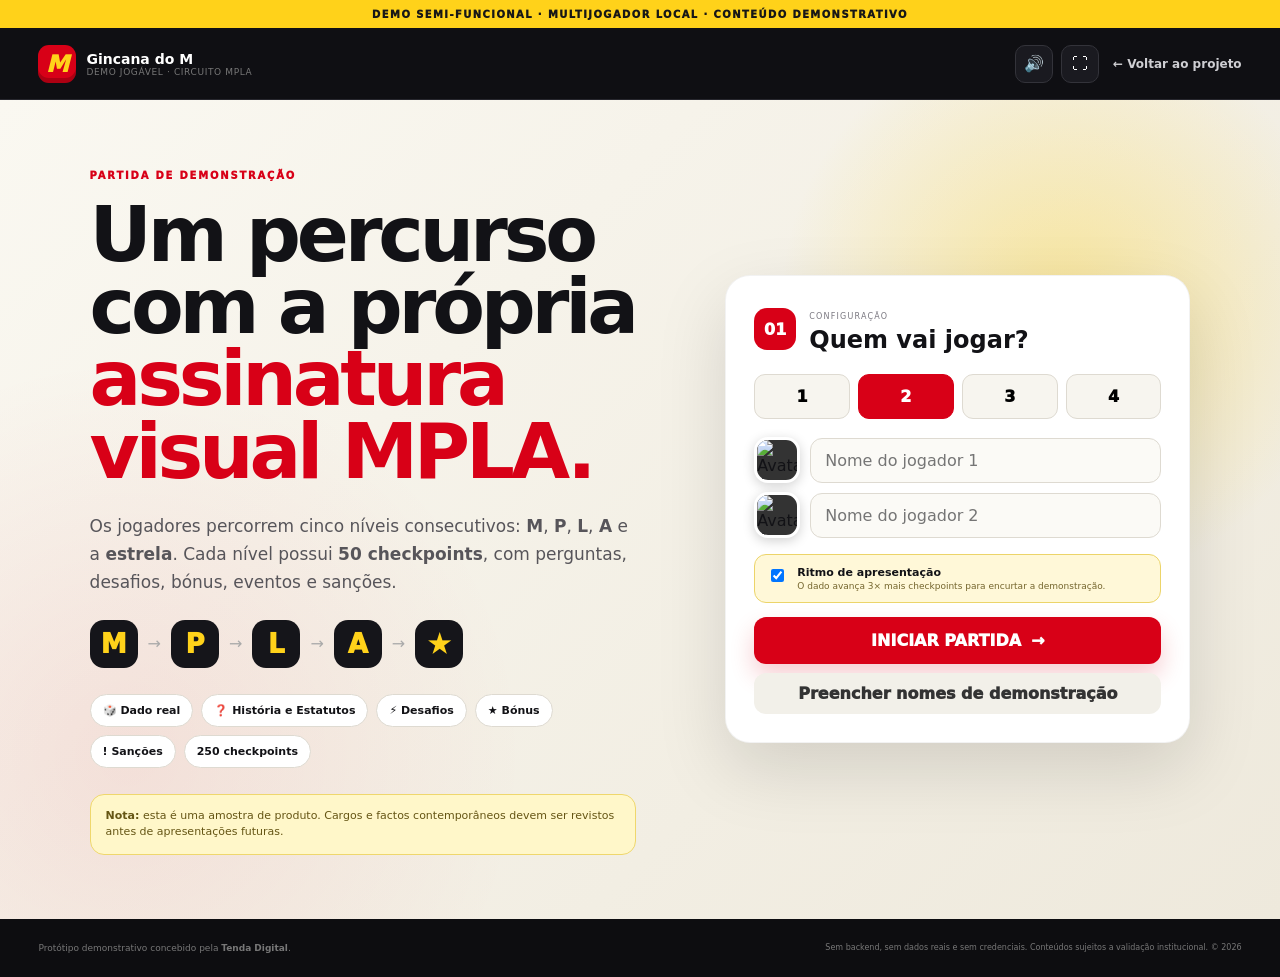
==== commit df1e9cd3: "Fixa controlos e estatísticas no mobile" ====
--- a/jogar.html
+++ b/jogar.html
@@ -6,6 +6,7 @@
   <title>Gincana do M — Demo Jogável</title>
   <meta name="description" content="Demonstração semi-funcional da Gincana do M com percurso M-P-L-A-Estrela para até quatro jogadores locais." />
   <link rel="stylesheet" href="game.css" />
+  <link rel="stylesheet" href="game-mobile.css" />
 </head>
 <body>
   <div class="demo-banner">DEMO SEMI-FUNCIONAL · MULTIJOGADOR LOCAL · CONTEÚDO DEMONSTRATIVO</div>
@@ -77,5 +78,6 @@
   <div class="toast" id="toast"></div>
   <footer><span>Protótipo demonstrativo concebido pela <b>Tenda Digital</b>.</span><small>Sem backend, sem dados reais e sem credenciais. Conteúdos sujeitos a validação institucional. © 2026</small></footer>
   <script src="game.js"></script>
+  <script src="game-mobile.js"></script>
 </body>
 </html>
--- a/game.css
+++ b/game.css
@@ -1 +1,2 @@
-:root{--red:#d70018;--red2:#ff2039;--yellow:#ffd21c;--black:#0d0d10;--ink:#18181c;--paper:#f4f1e8;--white:#fff;--muted:#777;--line:#ded9ce;--green:#18a367;--purple:#6d48dc;--blue:#2c78ff}*{box-sizing:border-box}html{scroll-behavior:smooth}body{margin:0;font-family:Inter,system-ui,-apple-system,"Segoe UI",sans-serif;background:var(--paper);color:var(--ink)}button,input{font:inherit}.hidden{display:none!important}.demo-banner{background:var(--yellow);color:#111;text-align:center;padding:8px 12px;font-size:10px;font-weight:950;letter-spacing:.13em}.game-header{height:72px;padding:0 5vw;display:flex;align-items:center;justify-content:space-between;background:#111114;color:#fff;position:sticky;top:0;z-index:20;box-shadow:0 8px 30px rgba(0,0,0,.15)}.brand{display:flex;gap:11px;align-items:center;color:#fff;text-decoration:none}.brand>span:last-child{display:flex;flex-direction:column}.brand b{font-size:15px}.brand small{font-size:9px;color:#8e8e96;letter-spacing:.08em}.mark{width:38px;height:38px;border-radius:11px;background:var(--red);color:var(--yellow);display:grid;place-items:center;font-size:24px;font-weight:1000;font-style:italic;box-shadow:inset 0 -4px 0 rgba(0,0,0,.18)}.header-actions{display:flex;align-items:center;gap:9px}.icon-btn,.outline-btn{border:1px solid #3a3a42;background:#1b1b20;color:#fff;border-radius:10px;padding:9px 12px;cursor:pointer}.back-link{color:#aaa;text-decoration:none;font-size:12px;font-weight:750;margin-left:5px}.setup-screen{min-height:calc(100vh - 100px);display:grid;grid-template-columns:1.08fr .92fr;gap:7vw;padding:70px 7vw;align-items:center;background:radial-gradient(circle at 22% 20%,rgba(215,0,24,.11),transparent 30%),radial-gradient(circle at 76% 34%,rgba(255,210,28,.32),transparent 25%),linear-gradient(135deg,#fbfaf6,#eee8dc)}.eyebrow{font-size:10px;letter-spacing:.17em;font-weight:950;color:var(--red)}.setup-copy h1{font-size:clamp(44px,5.5vw,80px);line-height:.96;letter-spacing:-.055em;margin:16px 0 24px}.setup-copy h1 em{font-style:normal;color:var(--red)}.setup-copy>p{font-size:17px;line-height:1.68;color:#56545a;max-width:720px}.level-preview{display:flex;align-items:center;gap:10px;margin:28px 0 22px}.level-preview span{width:56px;height:56px;border-radius:17px;background:#111;color:var(--yellow);display:grid;place-items:center;font-weight:1000;font-size:28px;box-shadow:inset 0 -5px 0 rgba(255,255,255,.05)}.level-preview span:last-child{background:var(--red)}.level-preview i{font-style:normal;color:#999;font-weight:900}.setup-pills{display:flex;flex-wrap:wrap;gap:8px;margin:18px 0}.setup-pills span{background:#fff;border:1px solid var(--line);border-radius:99px;padding:8px 11px;font-size:10px;font-weight:800}.demo-note{max-width:720px;margin-top:20px;padding:14px 16px;border-left:4px solid var(--yellow);background:rgba(255,255,255,.65);font-size:11px;line-height:1.55;color:#666}.setup-card{background:#fff;padding:28px;border-radius:24px;box-shadow:0 28px 80px rgba(0,0,0,.12);border:1px solid #e7e2d8}.step-title{display:flex;gap:13px;align-items:center;margin-bottom:22px}.step-title>span{width:44px;height:44px;border-radius:13px;background:var(--red);color:#fff;display:grid;place-items:center;font-weight:950}.step-title small{font-size:9px;letter-spacing:.16em;color:#999}.step-title h2{font-size:24px;margin:2px 0}.player-count{display:grid;grid-template-columns:repeat(4,1fr);gap:7px;margin-bottom:18px}.player-count button{border:1px solid #ddd;background:#f7f5ef;padding:11px;border-radius:10px;font-weight:900;cursor:pointer}.player-count button.active{background:#111;color:#fff;border-color:#111}.player-inputs{display:flex;flex-direction:column;gap:10px}.player-input-row{display:grid;grid-template-columns:47px 1fr;gap:8px}.player-swatch{display:grid;place-items:center;border-radius:11px;color:#fff;font-weight:900;font-size:11px}.player-input-row input{border:1px solid #ddd;border-radius:11px;padding:13px 14px;outline:0}.player-input-row input:focus{border-color:var(--red);box-shadow:0 0 0 3px rgba(215,0,24,.08)}.primary-action,.secondary-action{width:100%;border:0;border-radius:12px;padding:14px 16px;margin-top:12px;font-weight:950;cursor:pointer}.primary-action{background:var(--red);color:#fff}.primary-action span{float:right}.secondary-action{background:#efede7;color:#333}.link-button{display:block;text-align:center;text-decoration:none}.game-screen{padding:28px 4vw 55px;background:#0d0d10;min-height:100vh;color:#fff}.status-strip{display:flex;align-items:center;justify-content:space-between;gap:20px;margin-bottom:20px}.status-strip h2{margin:3px 0;font-size:24px}.turn-focus{display:flex;align-items:center;gap:10px;background:#18181d;border:1px solid #2c2c34;padding:10px 15px;border-radius:14px;min-width:220px}.turn-token{width:33px;height:33px;border-radius:50%;display:block;border:4px solid rgba(255,255,255,.85)}.turn-focus div{display:flex;flex-direction:column}.turn-focus small{font-size:8px;letter-spacing:.14em;color:#777}.turn-focus b{font-size:14px}.turn-focus em{font-size:9px;color:var(--yellow);font-style:normal}.game-layout{display:grid;grid-template-columns:minmax(0,1fr) 330px;gap:20px}.board-wrap{background:#141419;border:1px solid #292932;border-radius:24px;padding:22px;box-shadow:0 30px 100px rgba(0,0,0,.32)}.map-title{display:flex;justify-content:space-between;gap:20px;align-items:end;margin-bottom:14px}.map-title small{font-size:8px;letter-spacing:.16em;color:#777}.map-title h2{font-size:31px;margin:2px 0;letter-spacing:.1em}.map-title h2 span{color:var(--yellow)}.map-title p{max-width:420px;text-align:right;color:#888;font-size:11px;line-height:1.5;margin:0}.mplamap{display:flex;flex-direction:column;gap:10px}.level-card{height:154px;border:1px solid #2c2c34;background:radial-gradient(circle at 18% 50%,rgba(215,0,24,.13),transparent 28%),#101014;border-radius:18px;display:grid;grid-template-columns:74px 1fr;overflow:hidden;position:relative;transition:.2s}.level-card.active{border-color:rgba(255,210,28,.75);box-shadow:0 0 0 2px rgba(255,210,28,.08),0 16px 40px rgba(0,0,0,.22)}.level-card.completed{opacity:.58}.level-label{display:flex;flex-direction:column;align-items:center;justify-content:center;border-right:1px solid #292930;background:#17171c}.level-label b{font-size:39px;color:var(--yellow);line-height:1}.level-label small{font-size:7px;letter-spacing:.13em;color:#777;margin-top:6px}.level-label em{font-size:8px;color:#4cc487;font-style:normal;margin-top:4px}.level-card svg{width:100%;height:100%;overflow:visible}.level-path{fill:none;stroke:#363641;stroke-width:11;stroke-linecap:round;stroke-linejoin:round}.level-card.active .level-path{stroke:#52491e}.node{stroke:#111;stroke-width:3}.node.normal{fill:#3b3b45}.node.quiz{fill:#d92339}.node.challenge{fill:#704bd8}.node.bonus{fill:#ffd21c}.node.penalty{fill:#666}.node.event{fill:#2c78ff}.node.finish{fill:#18a367}.node.start{fill:#fff}.node-label{fill:#fff;font-size:8px;font-weight:900;text-anchor:middle;dominant-baseline:middle;pointer-events:none}.node.bonus+.node-label,.node.start+.node-label{fill:#111}.player-token-svg{stroke:#fff;stroke-width:2;filter:drop-shadow(0 2px 4px #000)}.token-text{fill:#fff;font-size:7px;font-weight:950;text-anchor:middle;dominant-baseline:middle;pointer-events:none}.controls-dock{display:grid;grid-template-columns:1fr auto auto;gap:13px;align-items:center;background:#1a1a20;border:1px solid #303038;border-radius:17px;padding:14px;margin-top:14px}.current-level{display:flex;flex-direction:column}.current-level small{font-size:8px;letter-spacing:.14em;color:#777}.current-level strong{font-size:16px;margin:2px 0}.current-level span{font-size:10px;color:#888}.dice{font-size:48px;line-height:1;width:58px;text-align:center}.dice.rolling{animation:diceShake .12s linear infinite}.roll-btn{border:0;border-radius:12px;background:var(--yellow);color:#111;padding:14px 18px;font-weight:1000;cursor:pointer;min-width:145px}.roll-btn:disabled{opacity:.45;cursor:not-allowed}@keyframes diceShake{0%{transform:rotate(-8deg) scale(.95)}50%{transform:rotate(8deg) scale(1.05)}100%{transform:rotate(-8deg) scale(.95)}}.legend{display:flex;flex-wrap:wrap;gap:13px;margin-top:13px;color:#86868d;font-size:9px}.legend span{display:flex;gap:5px;align-items:center}.legend i{width:9px;height:9px;border-radius:50%;display:block}.quiz-dot{background:#d92339}.challenge-dot{background:#704bd8}.bonus-dot{background:#ffd21c}.penalty-dot{background:#666}.event-dot{background:#2c78ff}.finish-dot{background:#18a367}.side-panel{display:flex;flex-direction:column;gap:14px}.score-card,.progress-card,.log-card{background:#18181d;border:1px solid #2c2c34;border-radius:18px;padding:17px}.panel-head{display:flex;justify-content:space-between;align-items:center}.panel-head small{font-size:8px;letter-spacing:.15em;color:#777}.panel-head h3{font-size:15px;margin:3px 0}.panel-head>span{font-size:10px;color:#777}.score-list{display:flex;flex-direction:column;gap:8px;margin-top:12px}.score-row{display:grid;grid-template-columns:33px 1fr auto;gap:9px;align-items:center;padding:10px;border-radius:11px;background:#202027}.score-avatar{width:31px;height:31px;border-radius:9px;color:#fff;display:grid;place-items:center;font-size:9px;font-weight:950}.score-copy{display:flex;flex-direction:column;min-width:0}.score-copy b{font-size:11px;white-space:nowrap;overflow:hidden;text-overflow:ellipsis}.score-copy small{font-size:8px;color:#777}.score-points{text-align:right}.score-points b{display:block;font-size:13px}.score-points small{font-size:7px;color:#777}.progress-track{display:grid;grid-template-columns:repeat(5,1fr);gap:5px;margin:12px 0}.progress-track span{height:32px;border-radius:9px;background:#24242a;display:grid;place-items:center;color:var(--yellow);font-weight:950}.progress-card p{font-size:9px;line-height:1.5;color:#777;margin:7px 0 0}.game-log{max-height:260px;overflow:auto;display:flex;flex-direction:column;gap:8px;margin-top:10px}.log-entry{font-size:9px;line-height:1.45;color:#999;border-bottom:1px solid #25252b;padding-bottom:8px}.log-entry b{color:#ddd}.modal-backdrop{position:fixed;inset:0;background:rgba(0,0,0,.78);backdrop-filter:blur(8px);z-index:60;display:grid;place-items:center;padding:20px}.event-modal{width:min(570px,95vw);background:#fff;color:#18181c;border-radius:25px;padding:30px;box-shadow:0 35px 100px rgba(0,0,0,.5);text-align:center}.event-badge{width:62px;height:62px;border-radius:18px;background:var(--red);color:#fff;display:grid;place-items:center;margin:-3px auto 15px;font-size:30px;font-weight:1000}.event-modal>small{font-size:9px;letter-spacing:.18em;color:var(--red);font-weight:950}.event-modal h2{font-size:28px;margin:7px 0 10px;letter-spacing:-.035em}.event-modal>p{font-size:14px;line-height:1.55;color:#666}.source-note{font-size:9px;color:#777;background:#f2f0e9;border-radius:9px;padding:8px 10px;margin:10px 0 0}.answer-area{display:grid;grid-template-columns:1fr 1fr;gap:8px;margin-top:20px}.answer-area.one-column{grid-template-columns:1fr}.answer-btn{border:1px solid #ddd;background:#f7f6f2;border-radius:11px;padding:12px;cursor:pointer;font-weight:800;color:#333}.answer-btn:hover{border-color:#bbb}.answer-btn.correct{background:#dff5e9;border-color:#58b985;color:#146740}.answer-btn.wrong{background:#ffe1e4;border-color:#ef7581;color:#8e1724}.event-result{margin-top:16px;padding:11px;border-radius:10px;font-size:11px;font-weight:850;background:#eee}.event-result.good{background:#dff5e9;color:#146740}.event-result.bad{background:#ffe1e4;color:#8e1724}.winner-crown{font-size:55px}.final-ranking{display:flex;flex-direction:column;gap:7px;margin:18px 0}.final-row{display:grid;grid-template-columns:34px 1fr auto;gap:8px;align-items:center;background:#f4f2ec;border-radius:10px;padding:10px;text-align:left}.final-row b:last-child{text-align:right}.toast{position:fixed;left:50%;bottom:26px;transform:translate(-50%,20px);background:#fff;color:#111;border-radius:12px;padding:11px 16px;box-shadow:0 20px 60px rgba(0,0,0,.3);font-size:11px;font-weight:850;opacity:0;pointer-events:none;transition:.22s;z-index:80}.toast.show{opacity:1;transform:translate(-50%,0)}footer{padding:22px 5vw;background:#09090b;color:#777;display:flex;justify-content:space-between;font-size:9px;border-top:1px solid #1d1d22}footer b{color:#aaa}@media(max-width:1050px){.setup-screen{grid-template-columns:1fr;padding-top:45px}.game-layout{grid-template-columns:1fr}.side-panel{display:grid;grid-template-columns:1fr 1fr}.log-card{grid-column:1/3}.map-title p{display:none}}@media(max-width:720px){.game-header{padding:0 14px}.back-link{display:none}.setup-screen{padding:35px 18px}.setup-copy h1{font-size:45px}.level-preview span{width:43px;height:43px;font-size:22px}.game-screen{padding:18px 10px 40px}.status-strip{align-items:flex-start;flex-wrap:wrap}.turn-focus{order:3;width:100%}.game-layout{display:block}.board-wrap{padding:12px}.level-card{grid-template-columns:48px 1fr;height:126px}.level-label b{font-size:28px}.controls-dock{grid-template-columns:1fr auto}.roll-btn{grid-column:1/3}.side-panel{display:flex;margin-top:14px}.map-title h2{font-size:25px}.answer-area{grid-template-columns:1fr}.event-modal{padding:24px 18px}footer{flex-direction:column;gap:5px}.demo-banner{font-size:8px}}+@import url('game-core.css');
+@import url('game-patch.css');
--- a/game-mobile.css
+++ b/game-mobile.css
@@ -0,0 +1,42 @@
+@media (max-width: 820px){
+  body.mobile-game-active{padding-bottom:154px}
+  body.mobile-game-active .game-screen{padding-bottom:28px}
+  .mobile-game-dock{position:fixed;left:0;right:0;bottom:0;z-index:85;background:rgba(17,17,21,.98);border-top:1px solid #34343c;box-shadow:0 -12px 40px rgba(0,0,0,.38);backdrop-filter:blur(14px);color:#fff;padding:8px 10px max(8px,env(safe-area-inset-bottom));}
+  .mobile-game-dock .turn-card{margin:0;padding:8px 10px;border-radius:14px;background:linear-gradient(135deg,#211f17,#18181e 58%);border:1px solid #3a3521;display:grid;grid-template-columns:minmax(0,1fr) 112px;grid-template-rows:auto auto;gap:6px 8px;align-items:center}
+  .mobile-game-dock .turn-heading{grid-column:1;grid-row:1;display:grid;grid-template-columns:30px 1fr auto;gap:7px;align-items:center;min-width:0}
+  .mobile-game-dock .turn-token{width:30px;height:30px;border-radius:9px}
+  .mobile-game-dock .turn-heading b{font-size:11px;white-space:nowrap;overflow:hidden;text-overflow:ellipsis}
+  .mobile-game-dock .turn-heading em{font-size:8px}
+  .mobile-game-dock .round-badge{font-size:7px;padding:4px 5px}
+  .mobile-game-dock .dice-zone{grid-column:1;grid-row:2;margin:0;display:grid;grid-template-columns:38px 1fr;gap:7px;min-width:0}
+  .mobile-game-dock .dice{font-size:36px}
+  .mobile-game-dock .dice-zone strong{font-size:10px;white-space:nowrap;overflow:hidden;text-overflow:ellipsis}
+  .mobile-game-dock .dice-zone span{font-size:7px;margin-top:1px;white-space:nowrap;overflow:hidden;text-overflow:ellipsis}
+  .mobile-game-dock .roll-btn{grid-column:2;grid-row:1/3;height:58px;padding:8px 9px;font-size:9px;border-radius:12px;margin:0;align-self:center}
+  .mobile-game-dock .pace-badge{display:none}
+  .mobile-stats-toggle{width:100%;height:24px;border:0;background:transparent;color:#ffd21a;font-size:16px;line-height:1;font-weight:900;display:grid;place-items:center;margin:1px 0 0;transition:transform .2s}
+  .mobile-game-dock.expanded .mobile-stats-toggle{transform:rotate(180deg)}
+  .mobile-stats-drawer{position:absolute;left:8px;right:8px;bottom:100%;max-height:0;overflow:hidden;background:#15151a;border:1px solid #303038;border-bottom:0;border-radius:16px 16px 0 0;opacity:0;pointer-events:none;transition:max-height .25s ease,opacity .2s ease;box-shadow:0 -16px 36px rgba(0,0,0,.32)}
+  .mobile-game-dock.expanded .mobile-stats-drawer{max-height:42vh;opacity:1;pointer-events:auto;overflow-y:auto;padding:9px}
+  .mobile-stats-drawer .score-card,.mobile-stats-drawer .progress-card,.mobile-stats-drawer .log-card{margin:0 0 7px;padding:10px;border-radius:12px}
+  .mobile-stats-drawer .log-card{min-height:120px;max-height:160px}
+  .mobile-stats-drawer .game-log{max-height:110px}
+  .mobile-stats-drawer .outline-btn{width:100%;margin:0;padding:9px}
+  .mobile-stats-drawer .panel-head{margin-bottom:7px}
+  .mobile-stats-drawer .score-row{padding:6px}
+  .mobile-stats-drawer .score-avatar,.mobile-stats-drawer .score-swatch{width:28px;height:28px}
+  .game-layout{display:block;height:auto}
+  .board-column{height:auto}
+  .board-scroll{overflow:visible!important;max-height:none!important;height:auto!important;padding-bottom:20px}
+  .control-column{display:none}
+  .game-screen{height:auto;min-height:calc(100vh - var(--banner-h) - var(--header-h));overflow:visible}
+  .level-card{min-height:285px}
+  .level-svg{height:285px}
+}
+@media (max-width:480px){
+  body.mobile-game-active{padding-bottom:145px}
+  .mobile-game-dock{padding-left:7px;padding-right:7px}
+  .mobile-game-dock .turn-card{grid-template-columns:minmax(0,1fr) 104px;padding:7px 8px}
+  .mobile-game-dock .roll-btn{height:54px;font-size:8px}
+  .mobile-game-dock.expanded .mobile-stats-drawer{max-height:38vh}
+}
